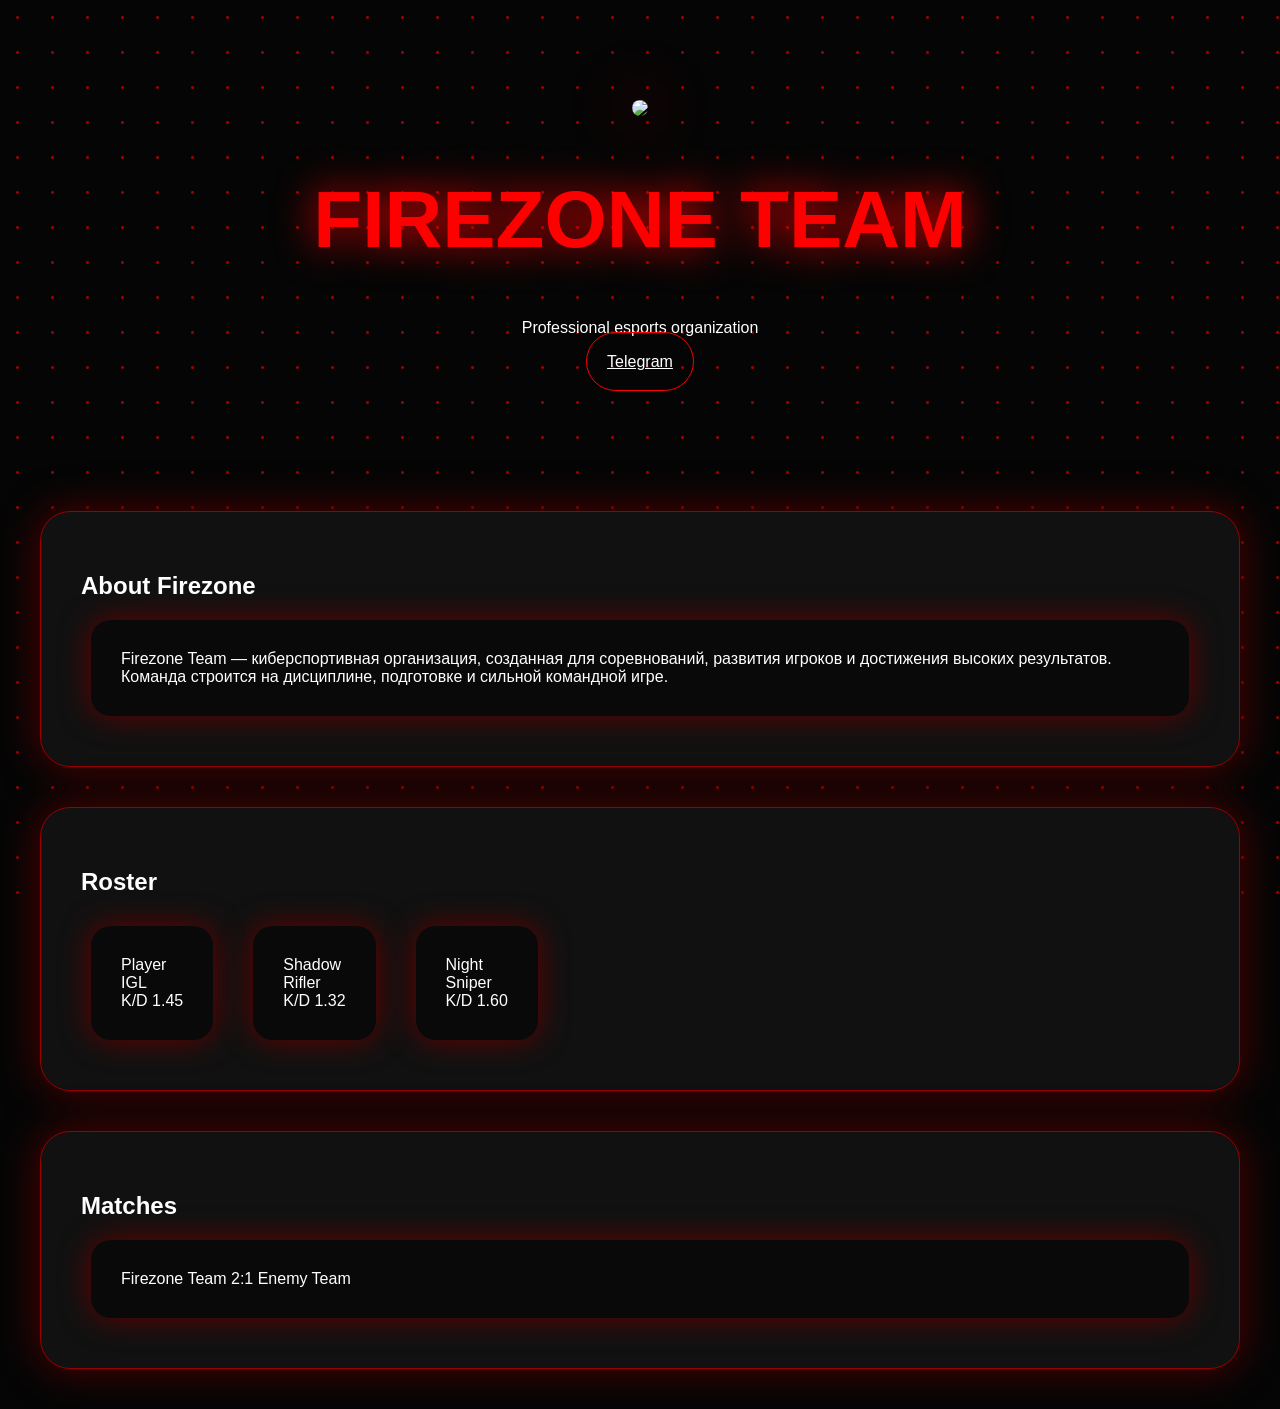
==== index.html @ 0daabb03 "Add files via upload" ====
<!DOCTYPE html>
<html>
<head>
<meta charset="UTF-8">
<title>Firezone Team</title>
<link rel="stylesheet" href="style.css">
</head>
<body>
<div class="bg"></div>
<header>
<img src="assets/logo.jpg" id="logo">
<h1>FIREZONE TEAM</h1>
<p>Professional esports organization</p>
<a href="https://t.me/Firezone_Team">Telegram</a>
</header>

<section>
<h2>About Firezone</h2>
<div class="panel">
Firezone Team — киберспортивная организация, созданная для соревнований,
развития игроков и достижения высоких результатов.
Команда строится на дисциплине, подготовке и сильной командной игре.
</div>
</section>

<section>
<h2>Roster</h2>
<div class="cards">
<div>Player<br>IGL<br>K/D 1.45</div>
<div>Shadow<br>Rifler<br>K/D 1.32</div>
<div>Night<br>Sniper<br>K/D 1.60</div>
</div>
</section>

<section>
<h2>Matches</h2>
<div class="panel">Firezone Team 2:1 Enemy Team</div>
</section>

<script>
let c=0;
logo.onclick=()=>{
c++;
if(c==7){
let p=prompt("Leader code");
if(p=="FIREZONE-LEADER-2026") location="admin/index.html";
}}
</script>
</body>
</html>
---- style.css ----
body{margin:0;background:#050505;color:white;font-family:Arial}
.bg{position:fixed;inset:0;z-index:-1;background:radial-gradient(circle,#900 1px,transparent 2px);background-size:35px 35px;animation:m 8s linear infinite}
@keyframes m{to{background-position:0 300px}}
header{text-align:center;padding:100px}
img{width:220px;border-radius:50%;box-shadow:0 0 60px red}
h1{font-size:80px;color:red;text-shadow:0 0 40px red}
a{color:white;border:1px solid red;padding:20px;border-radius:30px}
section{margin:40px;padding:40px;background:#111;border:1px solid #900;border-radius:30px;box-shadow:0 0 40px #500}
.panel,.cards div{padding:30px;background:#090909;border-radius:20px;box-shadow:0 0 30px #600;margin:10px}
.cards{display:flex;gap:20px}
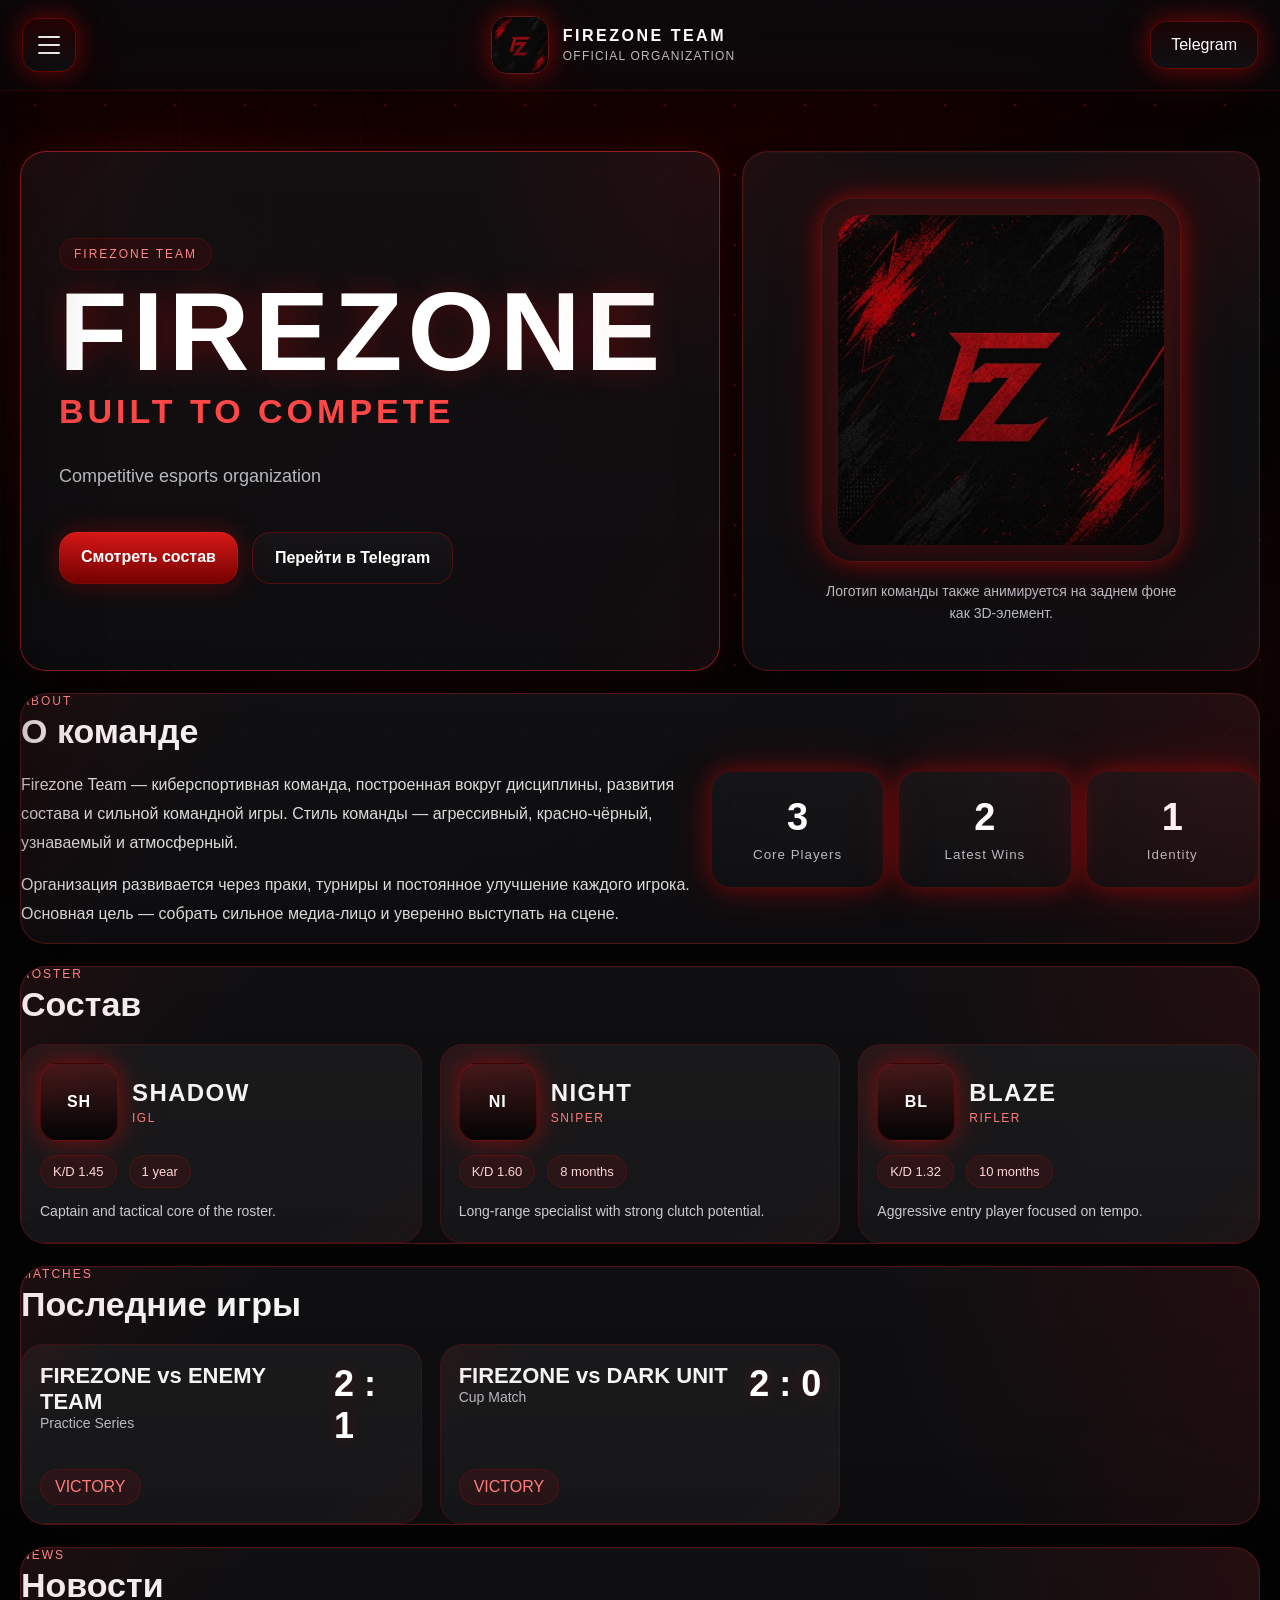
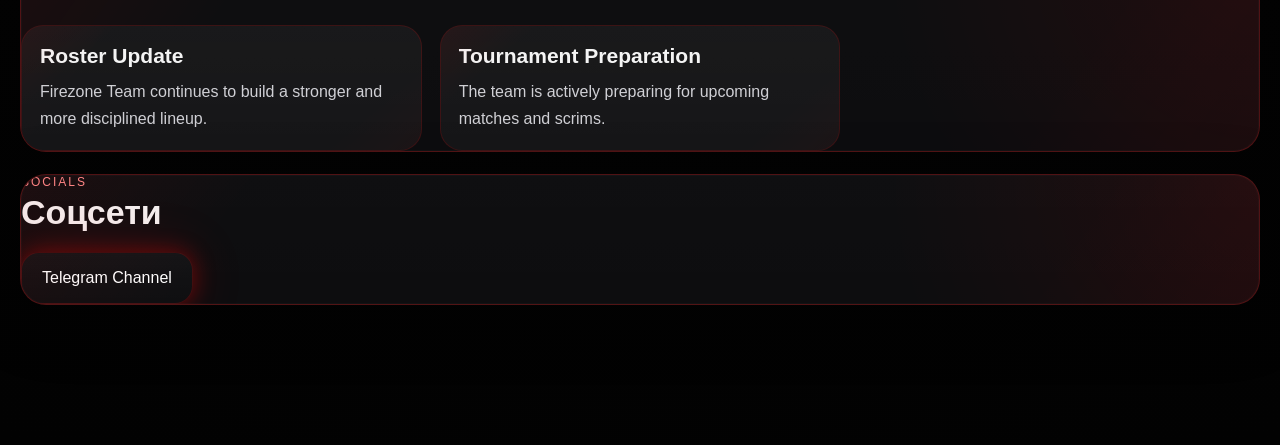
==== commit 10cb82d3: "Add files via upload" ====
--- a/index.html
+++ b/index.html
@@ -1,50 +1,124 @@
+
 <!DOCTYPE html>
-<html>
+<html lang="ru">
 <head>
-<meta charset="UTF-8">
-<title>Firezone Team</title>
-<link rel="stylesheet" href="style.css">
+  <meta charset="UTF-8">
+  <meta name="viewport" content="width=device-width,initial-scale=1.0">
+  <title>Firezone Team</title>
+  <link rel="stylesheet" href="style.css">
 </head>
 <body>
-<div class="bg"></div>
-<header>
-<img src="assets/logo.jpg" id="logo">
-<h1>FIREZONE TEAM</h1>
-<p>Professional esports organization</p>
-<a href="https://t.me/Firezone_Team">Telegram</a>
-</header>
+  <div class="ambient ambient-a"></div>
+  <div class="ambient ambient-b"></div>
+  <div class="dust-layer dust-1"></div>
+  <div class="dust-layer dust-2"></div>
+  <div class="eye-glow eye-left"></div>
+  <div class="eye-glow eye-right"></div>
 
-<section>
-<h2>About Firezone</h2>
-<div class="panel">
-Firezone Team — киберспортивная организация, созданная для соревнований,
-развития игроков и достижения высоких результатов.
-Команда строится на дисциплине, подготовке и сильной командной игре.
-</div>
-</section>
+  <div class="bg-logo bg-logo-a"></div>
+  <div class="bg-logo bg-logo-b"></div>
 
-<section>
-<h2>Roster</h2>
-<div class="cards">
-<div>Player<br>IGL<br>K/D 1.45</div>
-<div>Shadow<br>Rifler<br>K/D 1.32</div>
-<div>Night<br>Sniper<br>K/D 1.60</div>
-</div>
-</section>
+  <div class="overlay" id="overlay"></div>
 
-<section>
-<h2>Matches</h2>
-<div class="panel">Firezone Team 2:1 Enemy Team</div>
-</section>
+  <header class="topbar">
+    <button class="burger" id="burgerBtn" aria-label="menu">
+      <span></span><span></span><span></span>
+    </button>
+    <div class="brand-wrap">
+      <img src="assets/logo.jpg" alt="Firezone logo" class="brand-logo" id="secretLogo">
+      <div class="brand-text">
+        <div class="brand-name">FIREZONE TEAM</div>
+        <div class="brand-sub">Official Organization</div>
+      </div>
+    </div>
+    <a class="top-link" href="https://t.me/Firezone_Team" target="_blank" rel="noopener">Telegram</a>
+  </header>
 
-<script>
-let c=0;
-logo.onclick=()=>{
-c++;
-if(c==7){
-let p=prompt("Leader code");
-if(p=="FIREZONE-LEADER-2026") location="admin/index.html";
-}}
-</script>
+  <aside class="side-menu" id="sideMenu">
+    <div class="menu-head">FIREZONE NAVIGATION</div>
+    <a href="#hero" class="nav-link">Главная</a>
+    <a href="#about" class="nav-link">О команде</a>
+    <a href="#roster" class="nav-link">Состав</a>
+    <a href="#matches" class="nav-link">Матчи</a>
+    <a href="#news" class="nav-link">Новости</a>
+    <a href="#socials" class="nav-link">Соцсети</a>
+  </aside>
+
+  <main>
+    <section class="hero section" id="hero">
+      <div class="hero-grid">
+        <div class="hero-copy panel highlighted">
+          <div class="tiny-label">FIREZONE TEAM</div>
+          <h1>FIREZONE</h1>
+          <h2>BUILT TO COMPETE</h2>
+          <p id="heroSubtitle">Competitive esports organization</p>
+          <div class="hero-actions">
+            <a href="#roster" class="action-btn action-primary">Смотреть состав</a>
+            <a href="https://t.me/Firezone_Team" target="_blank" rel="noopener" class="action-btn action-secondary">Перейти в Telegram</a>
+          </div>
+        </div>
+        <div class="hero-emblem panel">
+          <div class="hero-logo-shell">
+            <img src="assets/logo.jpg" alt="Firezone logo">
+          </div>
+          <div class="hero-note">Логотип команды также анимируется на заднем фоне как 3D-элемент.</div>
+        </div>
+      </div>
+    </section>
+
+    <section class="section panel" id="about">
+      <div class="section-title-wrap">
+        <div class="section-kicker">ABOUT</div>
+        <h3>О команде</h3>
+      </div>
+      <div class="about-grid">
+        <div class="about-text">
+          <p>Firezone Team — киберспортивная команда, построенная вокруг дисциплины, развития состава и сильной командной игры. Стиль команды — агрессивный, красно-чёрный, узнаваемый и атмосферный.</p>
+          <p>Организация развивается через праки, турниры и постоянное улучшение каждого игрока. Основная цель — собрать сильное медиа-лицо и уверенно выступать на сцене.</p>
+        </div>
+        <div class="stat-grid">
+          <div class="stat-card"><span>3</span><small>Core Players</small></div>
+          <div class="stat-card"><span>2</span><small>Latest Wins</small></div>
+          <div class="stat-card"><span>1</span><small>Identity</small></div>
+        </div>
+      </div>
+    </section>
+
+    <section class="section panel" id="roster">
+      <div class="section-title-wrap">
+        <div class="section-kicker">ROSTER</div>
+        <h3>Состав</h3>
+      </div>
+      <div id="playersGrid" class="cards-grid"></div>
+    </section>
+
+    <section class="section panel" id="matches">
+      <div class="section-title-wrap">
+        <div class="section-kicker">MATCHES</div>
+        <h3>Последние игры</h3>
+      </div>
+      <div id="matchesGrid" class="cards-grid matches-grid"></div>
+    </section>
+
+    <section class="section panel" id="news">
+      <div class="section-title-wrap">
+        <div class="section-kicker">NEWS</div>
+        <h3>Новости</h3>
+      </div>
+      <div id="newsGrid" class="cards-grid"></div>
+    </section>
+
+    <section class="section panel socials-panel" id="socials">
+      <div class="section-title-wrap">
+        <div class="section-kicker">SOCIALS</div>
+        <h3>Соцсети</h3>
+      </div>
+      <div class="socials-row">
+        <a class="social-btn" href="https://t.me/Firezone_Team" target="_blank" rel="noopener">Telegram Channel</a>
+      </div>
+    </section>
+  </main>
+
+  <script src="script.js"></script>
 </body>
-</html>+</html>
--- a/style.css
+++ b/style.css
@@ -1,11 +1,675 @@
 
-body{margin:0;background:#050505;color:white;font-family:Arial}
-.bg{position:fixed;inset:0;z-index:-1;background:radial-gradient(circle,#900 1px,transparent 2px);background-size:35px 35px;animation:m 8s linear infinite}
-@keyframes m{to{background-position:0 300px}}
-header{text-align:center;padding:100px}
-img{width:220px;border-radius:50%;box-shadow:0 0 60px red}
-h1{font-size:80px;color:red;text-shadow:0 0 40px red}
-a{color:white;border:1px solid red;padding:20px;border-radius:30px}
-section{margin:40px;padding:40px;background:#111;border:1px solid #900;border-radius:30px;box-shadow:0 0 40px #500}
-.panel,.cards div{padding:30px;background:#090909;border-radius:20px;box-shadow:0 0 30px #600;margin:10px}
-.cards{display:flex;gap:20px}
+:root{
+  --bg:#030303;
+  --bg-soft:#0b0b0c;
+  --panel:rgba(13,13,15,.82);
+  --panel-2:rgba(19,19,22,.9);
+  --line:rgba(255,35,35,.28);
+  --line-strong:rgba(255,45,45,.55);
+  --accent:#e21a1a;
+  --accent-2:#ff4040;
+  --text:#f4f4f4;
+  --muted:#b9b9c1;
+  --glow:0 0 22px rgba(255,0,0,.35), 0 0 55px rgba(255,0,0,.16);
+  --radius:26px;
+}
+
+*{box-sizing:border-box}
+html{scroll-behavior:smooth}
+body{
+  margin:0;
+  color:var(--text);
+  font-family:Arial,Helvetica,sans-serif;
+  background:radial-gradient(circle at top, #190202 0%, #050505 35%, #020202 100%);
+  min-height:100vh;
+  overflow-x:hidden;
+}
+
+body::before{
+  content:"";
+  position:fixed;
+  inset:0;
+  background:
+    linear-gradient(145deg, rgba(255,0,0,.03), transparent 35%, transparent 65%, rgba(255,0,0,.02)),
+    repeating-linear-gradient(90deg, rgba(255,255,255,.01), rgba(255,255,255,.01) 1px, transparent 1px, transparent 90px);
+  pointer-events:none;
+  z-index:-20;
+}
+
+.ambient{
+  position:fixed;
+  border-radius:50%;
+  filter:blur(120px);
+  pointer-events:none;
+  opacity:.19;
+  z-index:-19;
+}
+.ambient-a{
+  width:420px;height:420px;
+  left:-80px;top:120px;
+  background:radial-gradient(circle, rgba(255,0,0,.95), rgba(255,0,0,0));
+  animation:floatGlowA 12s ease-in-out infinite alternate;
+}
+.ambient-b{
+  width:360px;height:360px;
+  right:-70px;bottom:80px;
+  background:radial-gradient(circle, rgba(255,25,25,.7), rgba(255,0,0,0));
+  animation:floatGlowB 16s ease-in-out infinite alternate;
+}
+
+@keyframes floatGlowA{
+  0%{transform:translate3d(0,0,0) scale(1)}
+  100%{transform:translate3d(70px,-40px,0) scale(1.2)}
+}
+@keyframes floatGlowB{
+  0%{transform:translate3d(0,0,0) scale(1)}
+  100%{transform:translate3d(-70px,30px,0) scale(1.18)}
+}
+
+.dust-layer{
+  position:fixed;
+  inset:0;
+  pointer-events:none;
+  z-index:-18;
+  opacity:.32;
+  background-image:
+    radial-gradient(circle, rgba(255,35,35,.55) 0 1px, transparent 1.7px),
+    radial-gradient(circle, rgba(255,70,70,.28) 0 1px, transparent 1.5px),
+    linear-gradient(130deg, transparent 25%, rgba(255,0,0,.06) 50%, transparent 75%);
+  background-size:70px 70px, 120px 120px, 100% 100%;
+}
+.dust-1{animation:dustMoveA 16s linear infinite}
+.dust-2{animation:dustMoveB 28s linear infinite;opacity:.18;filter:blur(.5px)}
+@keyframes dustMoveA{
+  from{transform:translateY(-40px)}
+  to{transform:translateY(420px)}
+}
+@keyframes dustMoveB{
+  from{transform:translate(-30px,-80px)}
+  to{transform:translate(45px,420px)}
+}
+
+.eye-glow{
+  position:fixed;
+  top:18vh;
+  width:120px;
+  height:36px;
+  border-radius:100px;
+  pointer-events:none;
+  background:
+    radial-gradient(ellipse at center, rgba(255,60,60,.85), rgba(255,0,0,.22) 45%, rgba(255,0,0,0));
+  filter:blur(4px);
+  z-index:-14;
+  opacity:0;
+  animation:eyesBlink 13s ease-in-out infinite;
+}
+.eye-left{right:14vw;transform:rotate(-8deg)}
+.eye-right{right:8vw;transform:rotate(10deg);animation-delay:2.6s}
+@keyframes eyesBlink{
+  0%,64%,100%{opacity:0;transform:scaleX(.4) scaleY(.1)}
+  67%,70%{opacity:.55;transform:scaleX(1) scaleY(1)}
+  73%{opacity:.22;transform:scaleX(.8) scaleY(.4)}
+}
+
+.bg-logo{
+  position:fixed;
+  width:300px;
+  height:300px;
+  pointer-events:none;
+  opacity:0;
+  z-index:-15;
+  background-image:url("assets/logo.jpg");
+  background-size:cover;
+  background-position:center;
+  mix-blend-mode:screen;
+  filter:grayscale(.2) saturate(1.1) brightness(.85) contrast(1.2) blur(.1px) drop-shadow(0 0 26px rgba(255,0,0,.35));
+  border-radius:30px;
+  transform-style:preserve-3d;
+}
+.bg-logo::after{
+  content:"";
+  position:absolute;
+  inset:-12px;
+  border:1px solid rgba(255,0,0,.12);
+  border-radius:34px;
+}
+.bg-logo-a{
+  left:5vw;
+  top:50vh;
+  animation:bgLogoSpinA 20s ease-in-out infinite;
+}
+.bg-logo-b{
+  right:8vw;
+  top:52vh;
+  animation:bgLogoSpinB 24s ease-in-out infinite;
+}
+@keyframes bgLogoSpinA{
+  0%,14%,100%{opacity:0;transform:perspective(1100px) rotateY(-90deg) rotateX(15deg) scale(.55)}
+  20%{opacity:.08}
+  28%,40%{opacity:.16;transform:perspective(1100px) rotateY(0deg) rotateX(8deg) scale(.85)}
+  54%{opacity:.09;transform:perspective(1100px) rotateY(55deg) rotateX(-8deg) scale(.78)}
+  66%{opacity:0;transform:perspective(1100px) rotateY(90deg) rotateX(18deg) scale(.55)}
+}
+@keyframes bgLogoSpinB{
+  0%,18%,100%{opacity:0;transform:perspective(1200px) rotateY(90deg) rotateX(-15deg) scale(.55)}
+  24%{opacity:.07}
+  32%,46%{opacity:.13;transform:perspective(1200px) rotateY(0deg) rotateX(-8deg) scale(.75)}
+  57%{opacity:.09;transform:perspective(1200px) rotateY(-60deg) rotateX(8deg) scale(.7)}
+  68%{opacity:0;transform:perspective(1200px) rotateY(-90deg) rotateX(-18deg) scale(.55)}
+}
+
+.overlay{
+  position:fixed;
+  inset:0;
+  background:rgba(0,0,0,.55);
+  backdrop-filter:blur(4px);
+  opacity:0;
+  pointer-events:none;
+  transition:.35s ease;
+  z-index:20;
+}
+.overlay.active{opacity:1;pointer-events:auto}
+
+.topbar{
+  position:sticky;
+  top:0;
+  z-index:30;
+  display:flex;
+  align-items:center;
+  justify-content:space-between;
+  gap:18px;
+  padding:16px 22px;
+  border-bottom:1px solid rgba(255,0,0,.14);
+  background:linear-gradient(180deg, rgba(10,10,12,.88), rgba(10,10,12,.65));
+  backdrop-filter:blur(12px);
+  box-shadow:0 10px 30px rgba(0,0,0,.22);
+}
+.brand-wrap{
+  display:flex;
+  align-items:center;
+  gap:14px;
+}
+.brand-logo{
+  width:58px;height:58px;
+  object-fit:cover;
+  border-radius:16px;
+  box-shadow:var(--glow);
+  border:1px solid rgba(255,60,60,.35);
+  cursor:pointer;
+  transition:transform .25s ease, box-shadow .25s ease;
+}
+.brand-logo:hover{transform:translateY(-2px) scale(1.02)}
+.brand-text{display:flex;flex-direction:column;gap:4px}
+.brand-name{
+  font-weight:800;
+  letter-spacing:2.5px;
+  color:#fff;
+}
+.brand-sub{
+  font-size:12px;
+  letter-spacing:1.2px;
+  text-transform:uppercase;
+  color:var(--muted);
+}
+
+.burger{
+  width:54px;height:54px;
+  border-radius:16px;
+  border:1px solid rgba(255,0,0,.35);
+  background:linear-gradient(180deg, rgba(54,0,0,.65), rgba(16,16,18,.95));
+  box-shadow:var(--glow);
+  display:flex;
+  flex-direction:column;
+  justify-content:center;
+  align-items:center;
+  gap:6px;
+  cursor:pointer;
+  transition:transform .25s ease, box-shadow .25s ease;
+}
+.burger:hover{transform:translateY(-2px) scale(1.02)}
+.burger span{
+  display:block;
+  width:22px;height:2px;
+  background:#f5f5f5;
+  border-radius:10px;
+}
+
+.top-link{
+  text-decoration:none;
+  color:#fff;
+  padding:14px 20px;
+  border-radius:16px;
+  border:1px solid rgba(255,0,0,.3);
+  background:linear-gradient(180deg, rgba(48,0,0,.45), rgba(17,17,20,.9));
+  box-shadow:var(--glow);
+  transition:transform .25s ease, filter .25s ease;
+}
+.top-link:hover{transform:translateY(-2px);filter:brightness(1.08)}
+
+.side-menu{
+  position:fixed;
+  top:0;left:-340px;
+  width:320px;
+  height:100vh;
+  z-index:31;
+  padding:24px 20px 40px;
+  background:linear-gradient(180deg, rgba(10,10,12,.98), rgba(7,7,8,.98));
+  border-right:1px solid rgba(255,0,0,.18);
+  box-shadow:30px 0 80px rgba(0,0,0,.4);
+  transition:left .38s ease;
+}
+.side-menu.open{left:0}
+.menu-head{
+  padding:20px 14px 24px;
+  font-size:13px;
+  letter-spacing:2px;
+  color:var(--muted);
+  text-transform:uppercase;
+}
+.nav-link{
+  display:block;
+  text-decoration:none;
+  color:#fff;
+  margin:8px 0;
+  padding:16px 16px;
+  border-radius:18px;
+  border:1px solid transparent;
+  background:linear-gradient(180deg, rgba(255,255,255,.02), rgba(255,255,255,.01));
+  transition:.22s ease;
+}
+.nav-link:hover{
+  border-color:rgba(255,0,0,.35);
+  box-shadow:var(--glow);
+  transform:translateX(4px);
+}
+
+main{padding:20px 18px 60px}
+.section{
+  width:min(1240px, 100%);
+  margin:22px auto;
+}
+.panel{
+  position:relative;
+  border:1px solid var(--line);
+  background:
+    linear-gradient(180deg, rgba(255,255,255,.02), rgba(255,255,255,.01)),
+    var(--panel);
+  border-radius:var(--radius);
+  box-shadow:
+    0 14px 60px rgba(0,0,0,.34),
+    0 0 0 1px rgba(255,255,255,.02) inset;
+  overflow:hidden;
+}
+.panel::before{
+  content:"";
+  position:absolute;
+  inset:0;
+  background:
+    linear-gradient(125deg, rgba(255,0,0,.06), transparent 18%, transparent 82%, rgba(255,0,0,.03)),
+    radial-gradient(circle at top right, rgba(255,0,0,.08), transparent 30%);
+  pointer-events:none;
+}
+.highlighted{
+  border-color:var(--line-strong);
+  box-shadow:
+    0 16px 70px rgba(0,0,0,.36),
+    0 0 35px rgba(255,0,0,.12);
+}
+
+.hero{
+  padding-top:18px;
+}
+.hero-grid{
+  display:grid;
+  grid-template-columns:1.15fr .85fr;
+  gap:22px;
+}
+.hero-copy{
+  padding:40px 38px;
+  min-height:520px;
+  display:flex;
+  flex-direction:column;
+  justify-content:center;
+}
+.hero-copy h1{
+  margin:8px 0 6px;
+  font-size:clamp(56px,9vw,112px);
+  line-height:.96;
+  letter-spacing:5px;
+  color:#fff;
+  text-shadow:0 0 30px rgba(255,0,0,.28);
+}
+.hero-copy h2{
+  margin:0 0 12px;
+  font-size:clamp(20px,3vw,34px);
+  letter-spacing:4px;
+  color:#ff4747;
+}
+.hero-copy p{
+  color:var(--muted);
+  font-size:18px;
+  line-height:1.7;
+  max-width:690px;
+}
+.tiny-label{
+  display:inline-flex;
+  width:max-content;
+  padding:8px 14px;
+  border-radius:999px;
+  background:rgba(255,0,0,.08);
+  border:1px solid rgba(255,0,0,.16);
+  font-size:12px;
+  letter-spacing:2px;
+  text-transform:uppercase;
+  color:#ff8787;
+}
+
+.hero-actions{
+  display:flex;
+  gap:14px;
+  flex-wrap:wrap;
+  margin-top:22px;
+}
+.action-btn{
+  text-decoration:none;
+  color:#fff;
+  padding:16px 22px;
+  border-radius:18px;
+  font-weight:700;
+  transition:.22s ease;
+}
+.action-primary{
+  background:linear-gradient(180deg, rgba(230,25,25,.94), rgba(120,0,0,.96));
+  box-shadow:0 0 0 1px rgba(255,255,255,.04) inset, 0 0 26px rgba(255,0,0,.28);
+}
+.action-primary:hover{
+  transform:translateY(-2px);
+  box-shadow:0 0 0 1px rgba(255,255,255,.06) inset, 0 0 44px rgba(255,0,0,.38);
+}
+.action-secondary{
+  border:1px solid rgba(255,0,0,.26);
+  background:linear-gradient(180deg, rgba(255,255,255,.03), rgba(255,255,255,.01));
+}
+.action-secondary:hover{
+  transform:translateY(-2px);
+  box-shadow:var(--glow);
+}
+
+.hero-emblem{
+  padding:24px;
+  min-height:520px;
+  display:flex;
+  flex-direction:column;
+  justify-content:center;
+  align-items:center;
+}
+.hero-logo-shell{
+  position:relative;
+  width:min(360px, 100%);
+  aspect-ratio:1/1;
+  border-radius:32px;
+  padding:16px;
+  background:linear-gradient(180deg, rgba(255,35,35,.07), rgba(255,35,35,.02));
+  border:1px solid rgba(255,0,0,.18);
+  box-shadow:var(--glow);
+}
+.hero-logo-shell::before{
+  content:"";
+  position:absolute;
+  inset:-1px;
+  border-radius:inherit;
+  border:1px solid rgba(255,255,255,.03);
+}
+.hero-logo-shell img{
+  width:100%;
+  height:100%;
+  object-fit:cover;
+  border-radius:24px;
+  box-shadow:0 0 38px rgba(255,0,0,.24);
+}
+.hero-note{
+  margin-top:18px;
+  max-width:360px;
+  text-align:center;
+  color:var(--muted);
+  line-height:1.6;
+  font-size:14px;
+}
+
+.section-title-wrap{
+  margin-bottom:20px;
+}
+.section-kicker{
+  font-size:12px;
+  color:#ff8b8b;
+  letter-spacing:2px;
+  margin-bottom:4px;
+}
+h3{
+  margin:0;
+  font-size:34px;
+}
+
+.about-grid{
+  display:grid;
+  grid-template-columns:1.1fr .9fr;
+  gap:20px;
+}
+.about-text p{
+  margin:0 0 14px;
+  color:#dadada;
+  line-height:1.8;
+}
+.stat-grid{
+  display:grid;
+  grid-template-columns:repeat(3,1fr);
+  gap:14px;
+  align-self:start;
+}
+.stat-card{
+  padding:24px 16px;
+  border-radius:20px;
+  background:linear-gradient(180deg, rgba(255,255,255,.03), rgba(255,255,255,.01));
+  border:1px solid rgba(255,0,0,.16);
+  text-align:center;
+  box-shadow:var(--glow);
+}
+.stat-card span{
+  display:block;
+  font-size:38px;
+  font-weight:800;
+  color:#fff;
+  margin-bottom:6px;
+}
+.stat-card small{
+  color:var(--muted);
+  letter-spacing:1px;
+}
+
+.cards-grid{
+  display:grid;
+  grid-template-columns:repeat(3,minmax(0,1fr));
+  gap:18px;
+}
+.player-card,
+.match-card,
+.news-card{
+  position:relative;
+  padding:18px;
+  border-radius:22px;
+  background:
+    linear-gradient(180deg, rgba(255,255,255,.03), rgba(255,255,255,.015)),
+    var(--panel-2);
+  border:1px solid rgba(255,0,0,.16);
+  overflow:hidden;
+  transition:transform .22s ease, box-shadow .22s ease, border-color .22s ease;
+}
+.player-card:hover,
+.match-card:hover,
+.news-card:hover{
+  transform:translateY(-4px);
+  border-color:rgba(255,0,0,.32);
+  box-shadow:0 18px 45px rgba(0,0,0,.3), 0 0 35px rgba(255,0,0,.12);
+}
+.player-card::before,
+.match-card::before,
+.news-card::before{
+  content:"";
+  position:absolute;
+  inset:0;
+  background:linear-gradient(140deg, rgba(255,0,0,.06), transparent 18%, transparent 82%, rgba(255,0,0,.03));
+  pointer-events:none;
+}
+
+.player-visual{
+  display:flex;
+  align-items:center;
+  gap:14px;
+  margin-bottom:14px;
+}
+.avatar{
+  width:78px;
+  height:78px;
+  border-radius:18px;
+  object-fit:cover;
+  border:1px solid rgba(255,0,0,.22);
+  background:linear-gradient(180deg, rgba(255,25,25,.18), rgba(0,0,0,.85));
+  box-shadow:var(--glow);
+}
+.avatar-placeholder{
+  display:flex;
+  align-items:center;
+  justify-content:center;
+  font-weight:800;
+  letter-spacing:1px;
+  color:#fff;
+}
+.player-name{
+  font-size:24px;
+  font-weight:800;
+  letter-spacing:1.4px;
+}
+.player-role{
+  color:#ff7b7b;
+  letter-spacing:1.5px;
+  font-size:12px;
+  text-transform:uppercase;
+  margin-top:4px;
+}
+.player-meta{
+  display:flex;
+  gap:12px;
+  flex-wrap:wrap;
+  margin:12px 0;
+}
+.meta-pill{
+  padding:8px 12px;
+  border-radius:999px;
+  background:rgba(255,0,0,.08);
+  border:1px solid rgba(255,0,0,.16);
+  color:#ffd6d6;
+  font-size:13px;
+}
+.player-history{
+  color:#cbcbcf;
+  line-height:1.7;
+  font-size:14px;
+}
+
+.match-card{
+  min-height:180px;
+  display:flex;
+  flex-direction:column;
+  justify-content:space-between;
+}
+.match-top{
+  display:flex;
+  justify-content:space-between;
+  align-items:flex-start;
+  gap:14px;
+}
+.match-title{
+  font-size:22px;
+  font-weight:800;
+}
+.match-score{
+  font-size:36px;
+  font-weight:900;
+  color:#fff;
+  text-shadow:0 0 18px rgba(255,0,0,.22);
+}
+.match-result{
+  display:inline-flex;
+  padding:8px 14px;
+  border-radius:999px;
+  background:rgba(255,0,0,.08);
+  border:1px solid rgba(255,0,0,.16);
+  color:#ff7c7c;
+  width:max-content;
+}
+.match-event{
+  color:var(--muted);
+  font-size:14px;
+}
+
+.news-card h4{
+  margin:0 0 10px;
+  font-size:21px;
+}
+.news-card p{
+  margin:0;
+  color:#d0d0d5;
+  line-height:1.7;
+}
+
+.socials-panel{
+  margin-bottom:80px;
+}
+.socials-row{
+  display:flex;
+  flex-wrap:wrap;
+  gap:16px;
+}
+.social-btn{
+  text-decoration:none;
+  color:#fff;
+  padding:16px 20px;
+  border-radius:18px;
+  border:1px solid rgba(255,0,0,.2);
+  background:linear-gradient(180deg, rgba(255,255,255,.03), rgba(255,255,255,.01));
+  box-shadow:var(--glow);
+  transition:.22s ease;
+}
+.social-btn:hover{
+  transform:translateY(-2px);
+  box-shadow:0 0 35px rgba(255,0,0,.22);
+}
+
+@media (max-width: 980px){
+  .hero-grid,
+  .about-grid,
+  .cards-grid{
+    grid-template-columns:1fr;
+  }
+  .hero-copy,
+  .hero-emblem{min-height:auto}
+  .stat-grid{
+    grid-template-columns:repeat(3,1fr);
+  }
+}
+@media (max-width: 720px){
+  .top-link{display:none}
+  .topbar{padding:14px 14px}
+  .brand-name{font-size:14px}
+  .brand-sub{font-size:11px}
+  .brand-logo{width:52px;height:52px}
+  .burger{width:50px;height:50px}
+  h3{font-size:28px}
+  .hero-copy{padding:30px 22px}
+  .panel{border-radius:22px}
+  .section{margin:16px auto}
+  main{padding:12px}
+  .stat-grid{
+    grid-template-columns:1fr;
+  }
+}
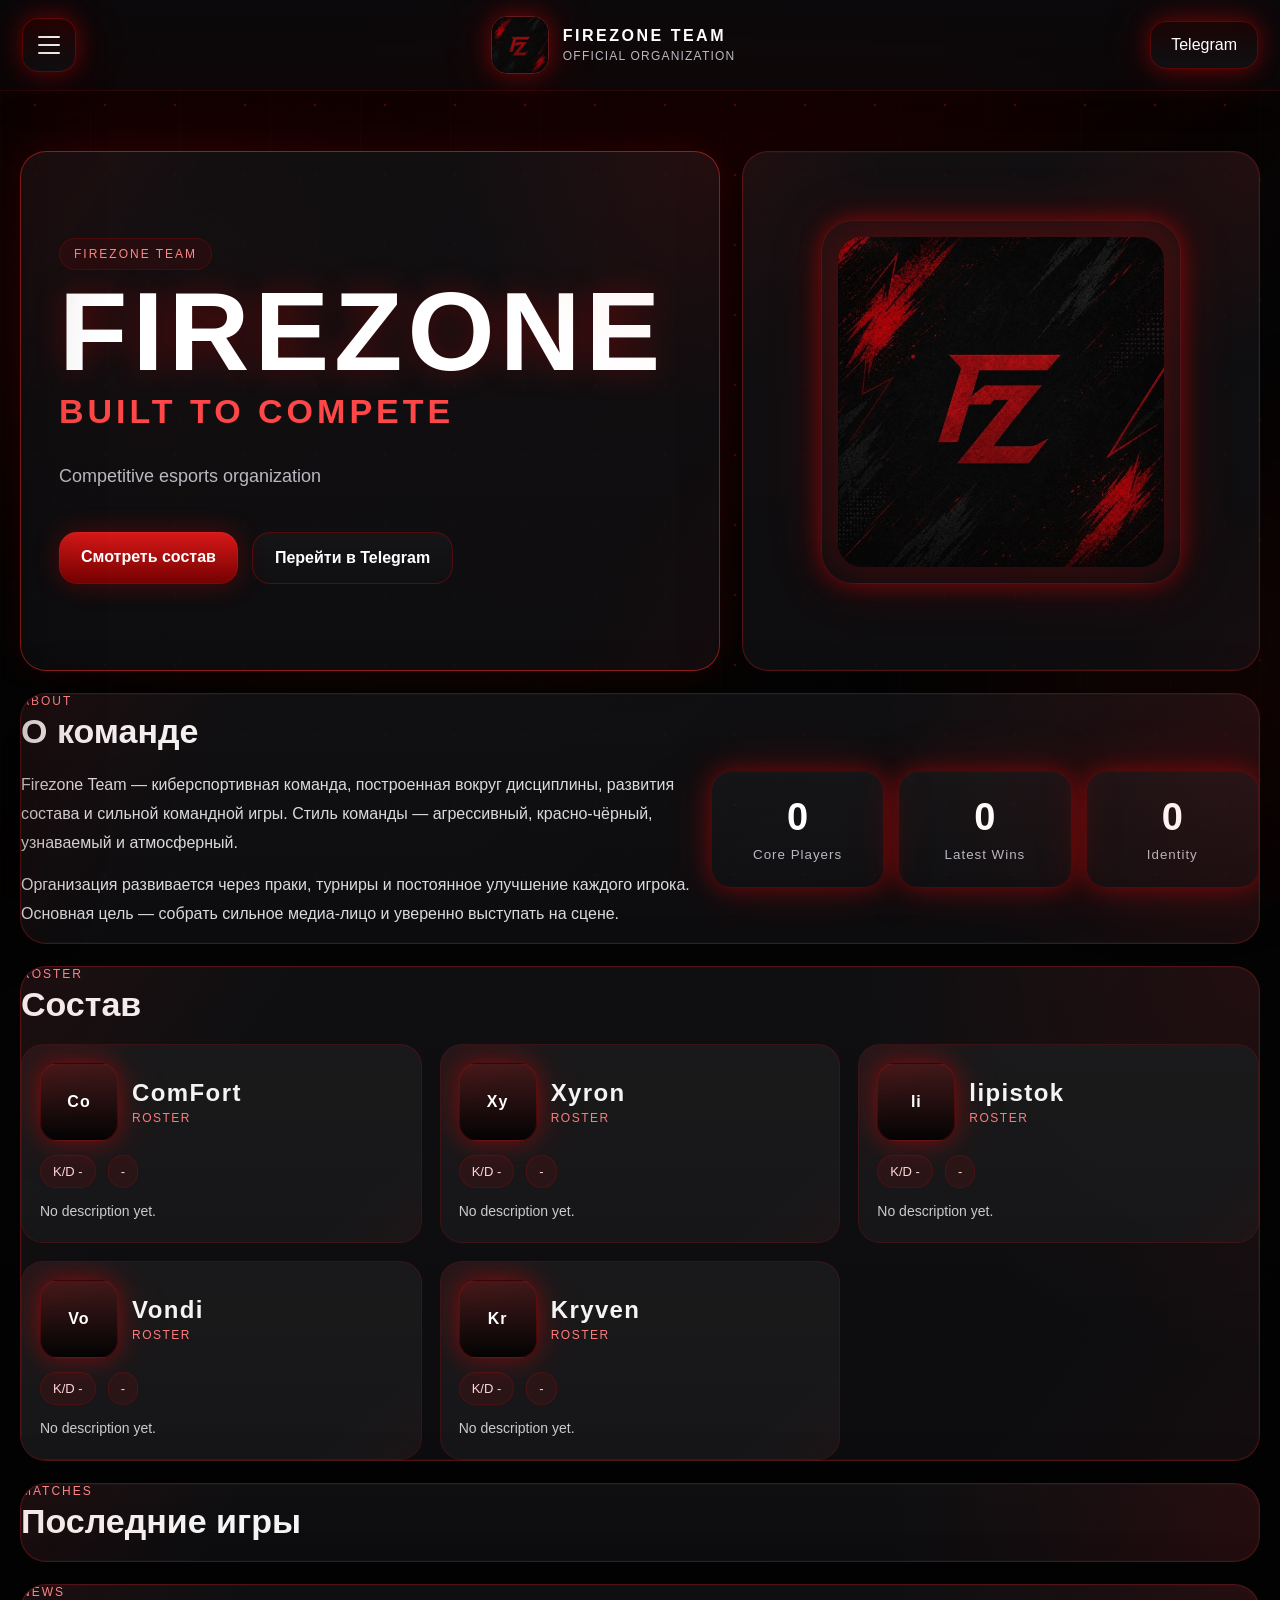
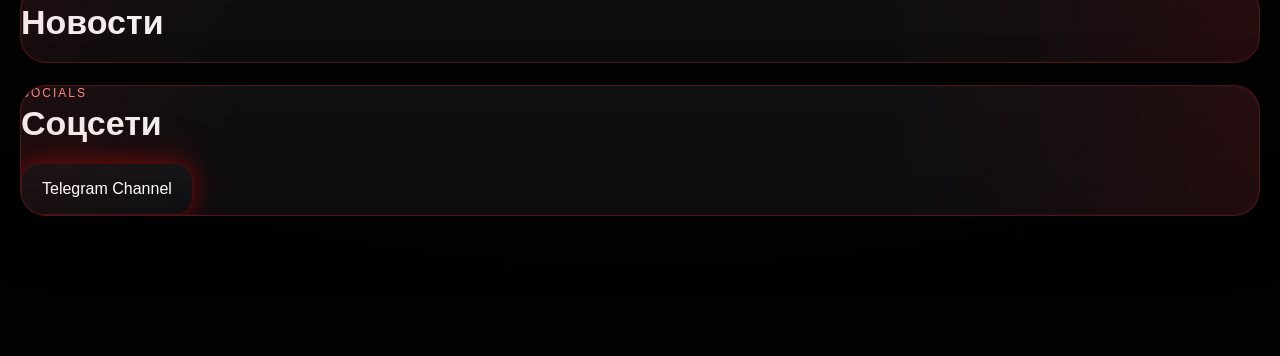
==== commit 4a87187a: "Add files via upload" ====
--- a/index.html
+++ b/index.html
@@ -51,7 +51,7 @@
           <div class="tiny-label">FIREZONE TEAM</div>
           <h1>FIREZONE</h1>
           <h2>BUILT TO COMPETE</h2>
-          <p id="heroSubtitle">Competitive esports organization</p>
+          <p id="heroSubtitle">Добро пожаловать!</p>
           <div class="hero-actions">
             <a href="#roster" class="action-btn action-primary">Смотреть состав</a>
             <a href="https://t.me/Firezone_Team" target="_blank" rel="noopener" class="action-btn action-secondary">Перейти в Telegram</a>
@@ -61,7 +61,7 @@
           <div class="hero-logo-shell">
             <img src="assets/logo.jpg" alt="Firezone logo">
           </div>
-          <div class="hero-note">Логотип команды также анимируется на заднем фоне как 3D-элемент.</div>
+          <div class="hero-note"></div>
         </div>
       </div>
     </section>
@@ -77,9 +77,9 @@
           <p>Организация развивается через праки, турниры и постоянное улучшение каждого игрока. Основная цель — собрать сильное медиа-лицо и уверенно выступать на сцене.</p>
         </div>
         <div class="stat-grid">
-          <div class="stat-card"><span>3</span><small>Core Players</small></div>
-          <div class="stat-card"><span>2</span><small>Latest Wins</small></div>
-          <div class="stat-card"><span>1</span><small>Identity</small></div>
+          <div class="stat-card"><span>0</span><small>Core Players</small></div>
+          <div class="stat-card"><span>0</span><small>Latest Wins</small></div>
+          <div class="stat-card"><span>0</span><small>Identity</small></div>
         </div>
       </div>
     </section>
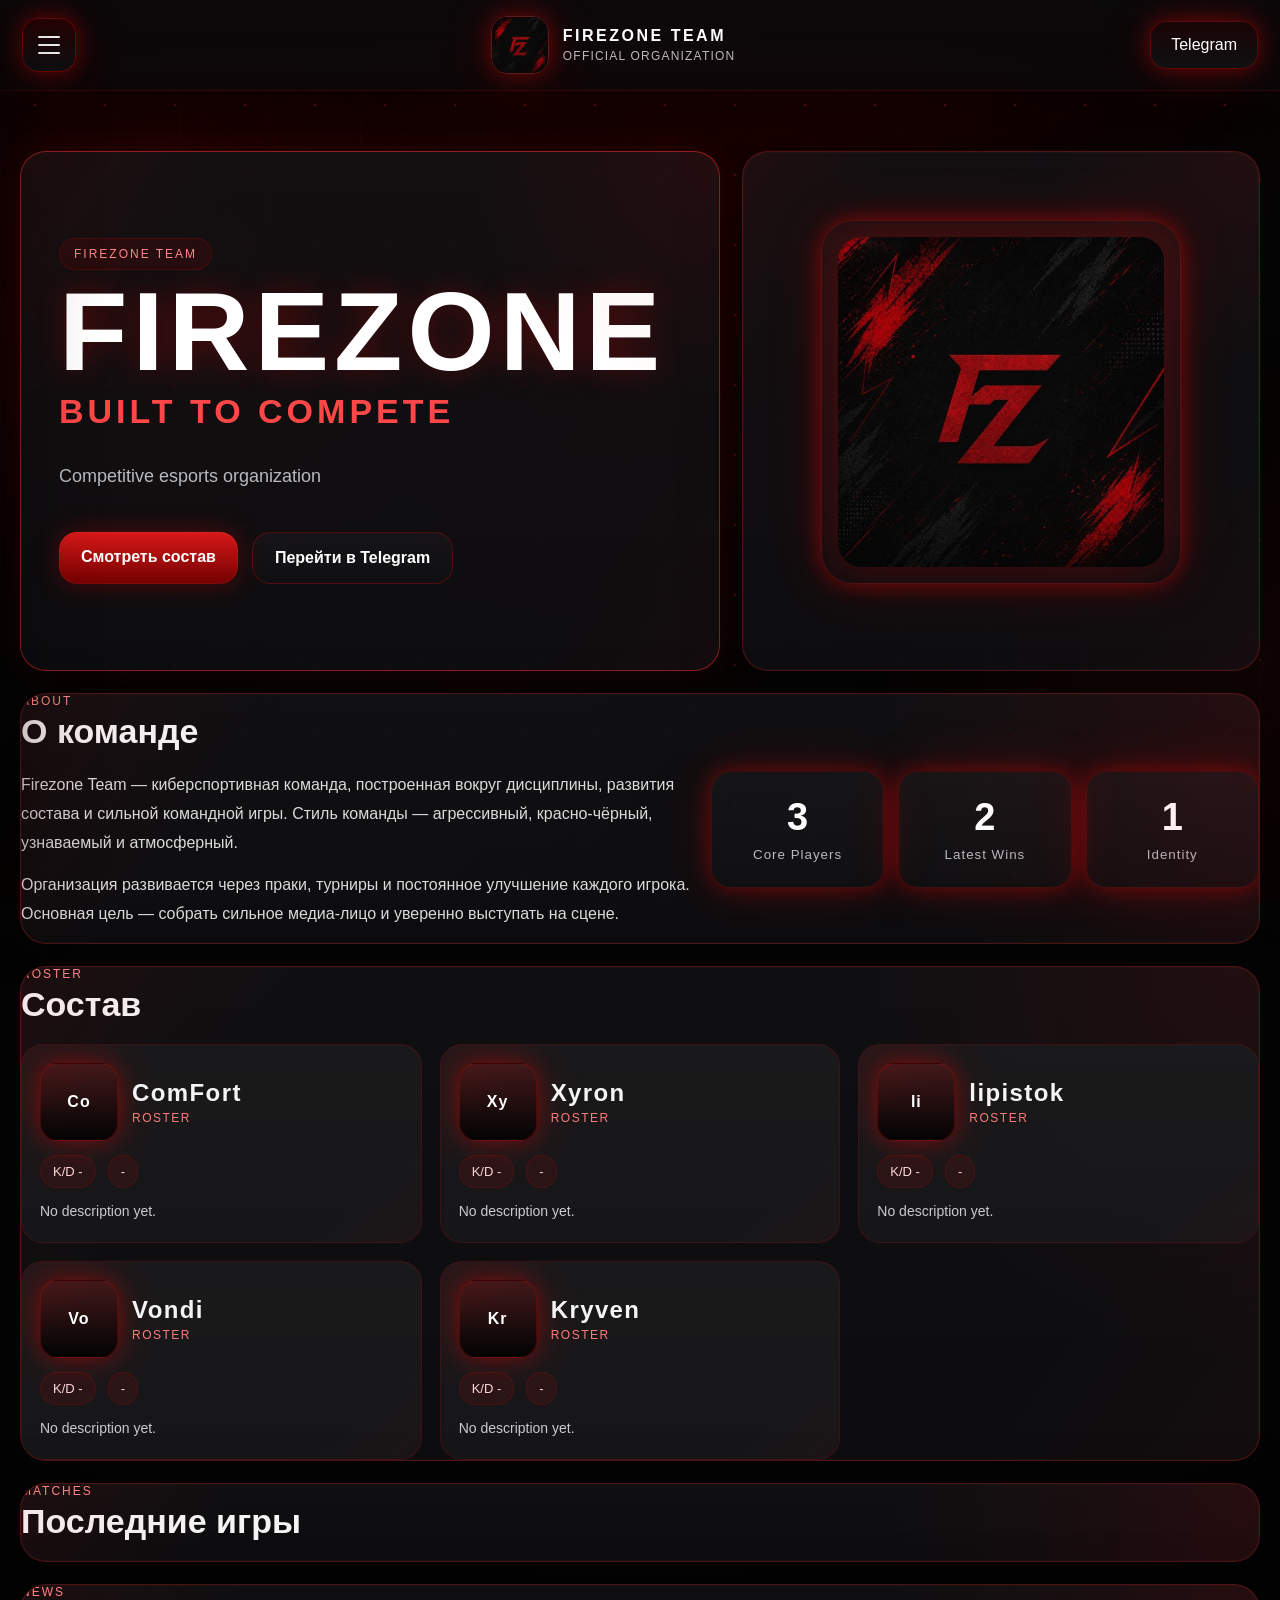
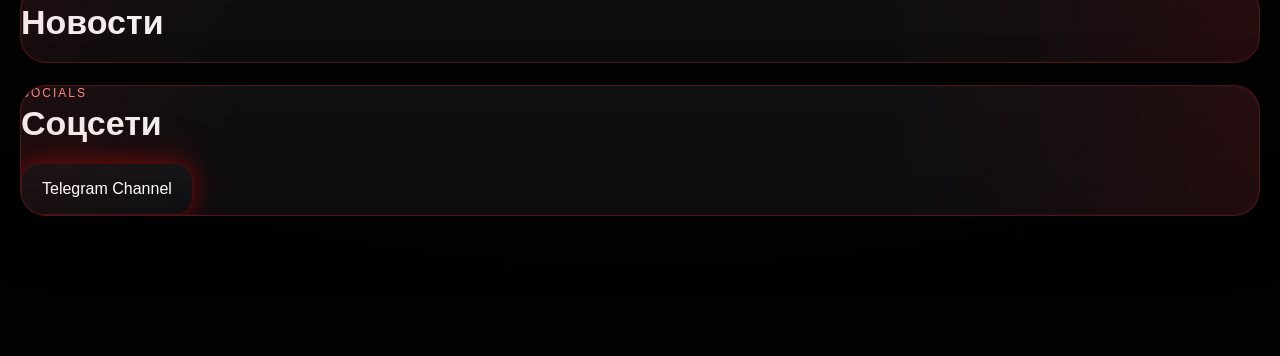
==== commit 6fd510e8: "Add files via upload" ====
--- a/index.html
+++ b/index.html
@@ -51,7 +51,7 @@
           <div class="tiny-label">FIREZONE TEAM</div>
           <h1>FIREZONE</h1>
           <h2>BUILT TO COMPETE</h2>
-          <p id="heroSubtitle">Добро пожаловать!</p>
+          <p id="heroSubtitle">Competitive esports organization</p>
           <div class="hero-actions">
             <a href="#roster" class="action-btn action-primary">Смотреть состав</a>
             <a href="https://t.me/Firezone_Team" target="_blank" rel="noopener" class="action-btn action-secondary">Перейти в Telegram</a>
@@ -77,9 +77,9 @@
           <p>Организация развивается через праки, турниры и постоянное улучшение каждого игрока. Основная цель — собрать сильное медиа-лицо и уверенно выступать на сцене.</p>
         </div>
         <div class="stat-grid">
-          <div class="stat-card"><span>0</span><small>Core Players</small></div>
-          <div class="stat-card"><span>0</span><small>Latest Wins</small></div>
-          <div class="stat-card"><span>0</span><small>Identity</small></div>
+          <div class="stat-card"><span>3</span><small>Core Players</small></div>
+          <div class="stat-card"><span>2</span><small>Latest Wins</small></div>
+          <div class="stat-card"><span>1</span><small>Identity</small></div>
         </div>
       </div>
     </section>
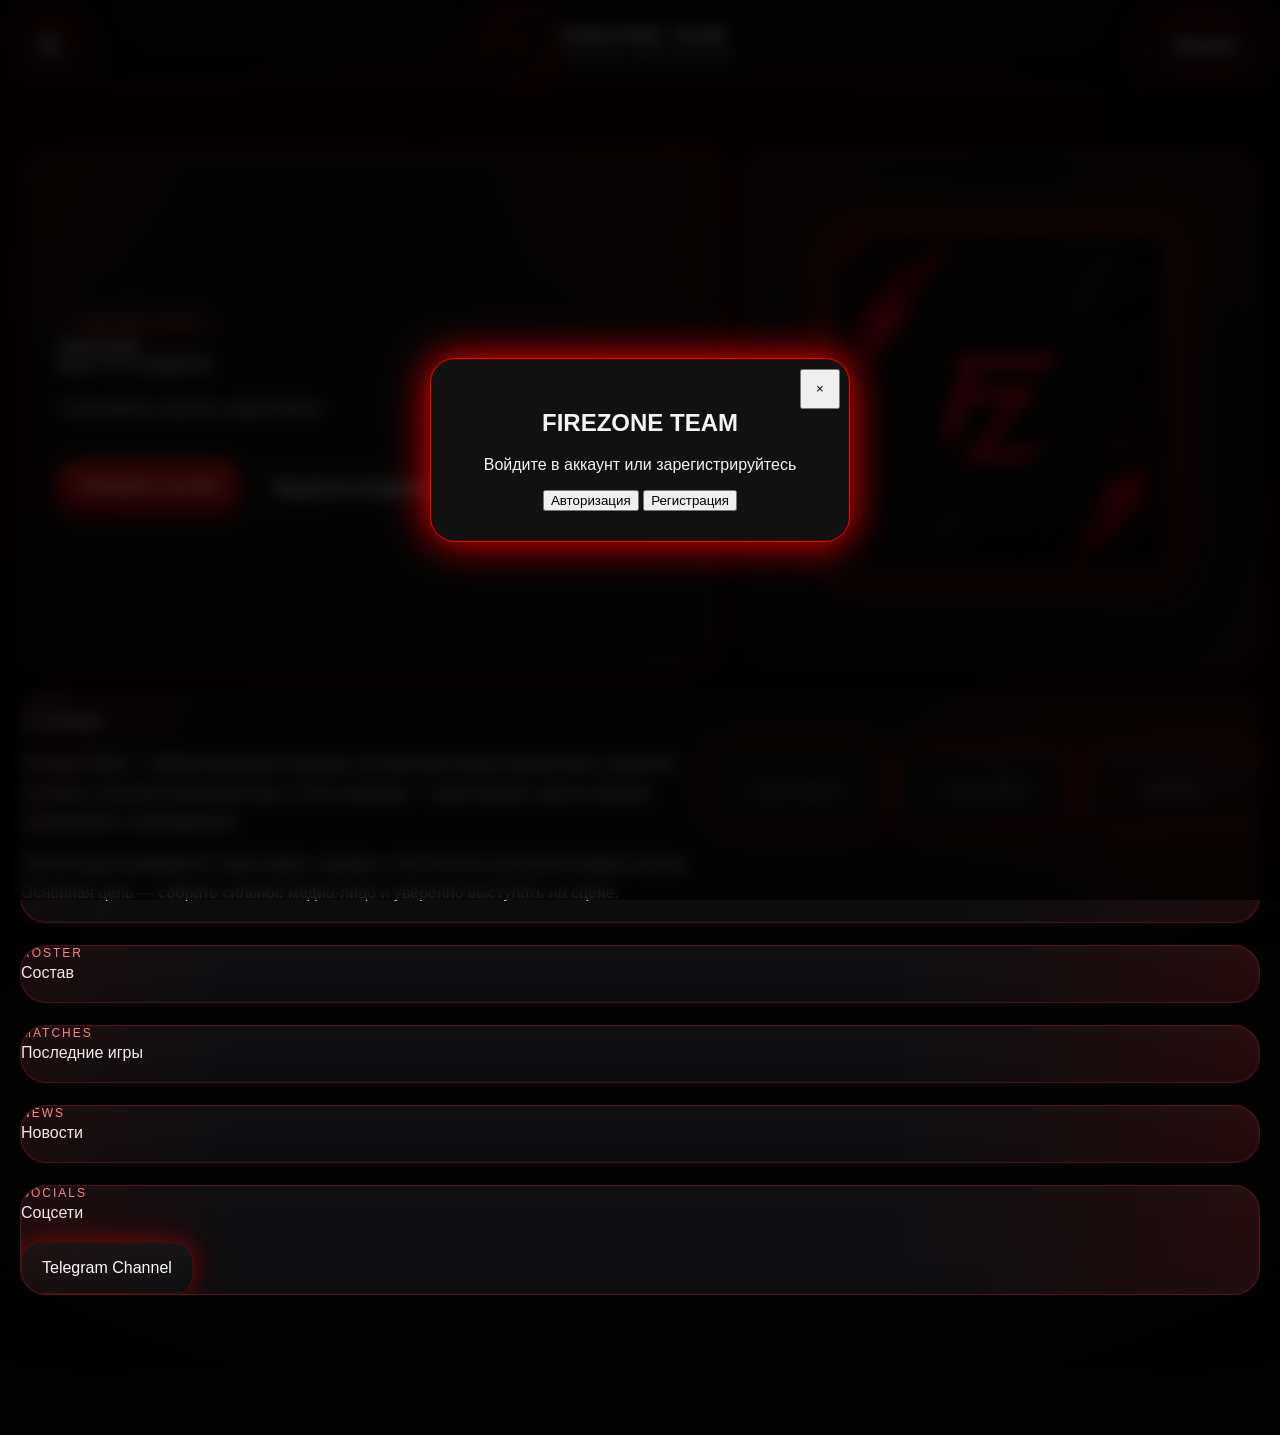
==== commit c71d2ebc: "Add files via upload" ====
--- a/index.html
+++ b/index.html
@@ -3,15 +3,15 @@
 <html lang="ru">
 <head>
   <meta charset="UTF-8">
-  <meta name="viewport" content="width=device-width,initial-scale=1.0">
+  <meta name="viewport" content="width=device-width,initial-scale=.0">
   <title>Firezone Team</title>
   <link rel="stylesheet" href="style.css">
 </head>
 <body>
   <div class="ambient ambient-a"></div>
   <div class="ambient ambient-b"></div>
-  <div class="dust-layer dust-1"></div>
-  <div class="dust-layer dust-2"></div>
+  <div class="dust-layer dust-"></div>
+  <div class="dust-layer dust-"></div>
   <div class="eye-glow eye-left"></div>
   <div class="eye-glow eye-right"></div>
 
@@ -49,8 +49,8 @@
       <div class="hero-grid">
         <div class="hero-copy panel highlighted">
           <div class="tiny-label">FIREZONE TEAM</div>
-          <h1>FIREZONE</h1>
-          <h2>BUILT TO COMPETE</h2>
+          <h>FIREZONE</h>
+          <h>BUILT TO COMPETE</h>
           <p id="heroSubtitle">Competitive esports organization</p>
           <div class="hero-actions">
             <a href="#roster" class="action-btn action-primary">Смотреть состав</a>
@@ -69,7 +69,7 @@
     <section class="section panel" id="about">
       <div class="section-title-wrap">
         <div class="section-kicker">ABOUT</div>
-        <h3>О команде</h3>
+        <h>О команде</h>
       </div>
       <div class="about-grid">
         <div class="about-text">
@@ -77,9 +77,9 @@
           <p>Организация развивается через праки, турниры и постоянное улучшение каждого игрока. Основная цель — собрать сильное медиа-лицо и уверенно выступать на сцене.</p>
         </div>
         <div class="stat-grid">
-          <div class="stat-card"><span>3</span><small>Core Players</small></div>
-          <div class="stat-card"><span>2</span><small>Latest Wins</small></div>
-          <div class="stat-card"><span>1</span><small>Identity</small></div>
+          <div class="stat-card"><span></span><small>Core Players</small></div>
+          <div class="stat-card"><span></span><small>Latest Wins</small></div>
+          <div class="stat-card"><span></span><small>Identity</small></div>
         </div>
       </div>
     </section>
@@ -87,7 +87,7 @@
     <section class="section panel" id="roster">
       <div class="section-title-wrap">
         <div class="section-kicker">ROSTER</div>
-        <h3>Состав</h3>
+        <h>Состав</h>
       </div>
       <div id="playersGrid" class="cards-grid"></div>
     </section>
@@ -95,7 +95,7 @@
     <section class="section panel" id="matches">
       <div class="section-title-wrap">
         <div class="section-kicker">MATCHES</div>
-        <h3>Последние игры</h3>
+        <h>Последние игры</h>
       </div>
       <div id="matchesGrid" class="cards-grid matches-grid"></div>
     </section>
@@ -103,7 +103,7 @@
     <section class="section panel" id="news">
       <div class="section-title-wrap">
         <div class="section-kicker">NEWS</div>
-        <h3>Новости</h3>
+        <h>Новости</h>
       </div>
       <div id="newsGrid" class="cards-grid"></div>
     </section>
@@ -111,7 +111,7 @@
     <section class="section panel socials-panel" id="socials">
       <div class="section-title-wrap">
         <div class="section-kicker">SOCIALS</div>
-        <h3>Соцсети</h3>
+        <h>Соцсети</h>
       </div>
       <div class="socials-row">
         <a class="social-btn" href="https://t.me/Firezone_Team" target="_blank" rel="noopener">Telegram Channel</a>
--- a/style.css
+++ b/style.css
@@ -673,3 +673,19 @@
     grid-template-columns:1fr;
   }
 }
+
+
+.auth-popup{
+ position:fixed;inset:0;background:rgba(0,0,0,.75);
+ display:flex;align-items:center;justify-content:center;z-index:9999;
+ backdrop-filter:blur(8px)
+}
+.auth-window{
+ width:min(420px,90%);
+ padding:30px;background:#111;border:1px solid red;
+ border-radius:25px;box-shadow:0 0 40px red;text-align:center
+}
+.auth-close{
+ position:absolute;margin-left:160px;margin-top:-20px;
+ width:40px;height:40px
+}
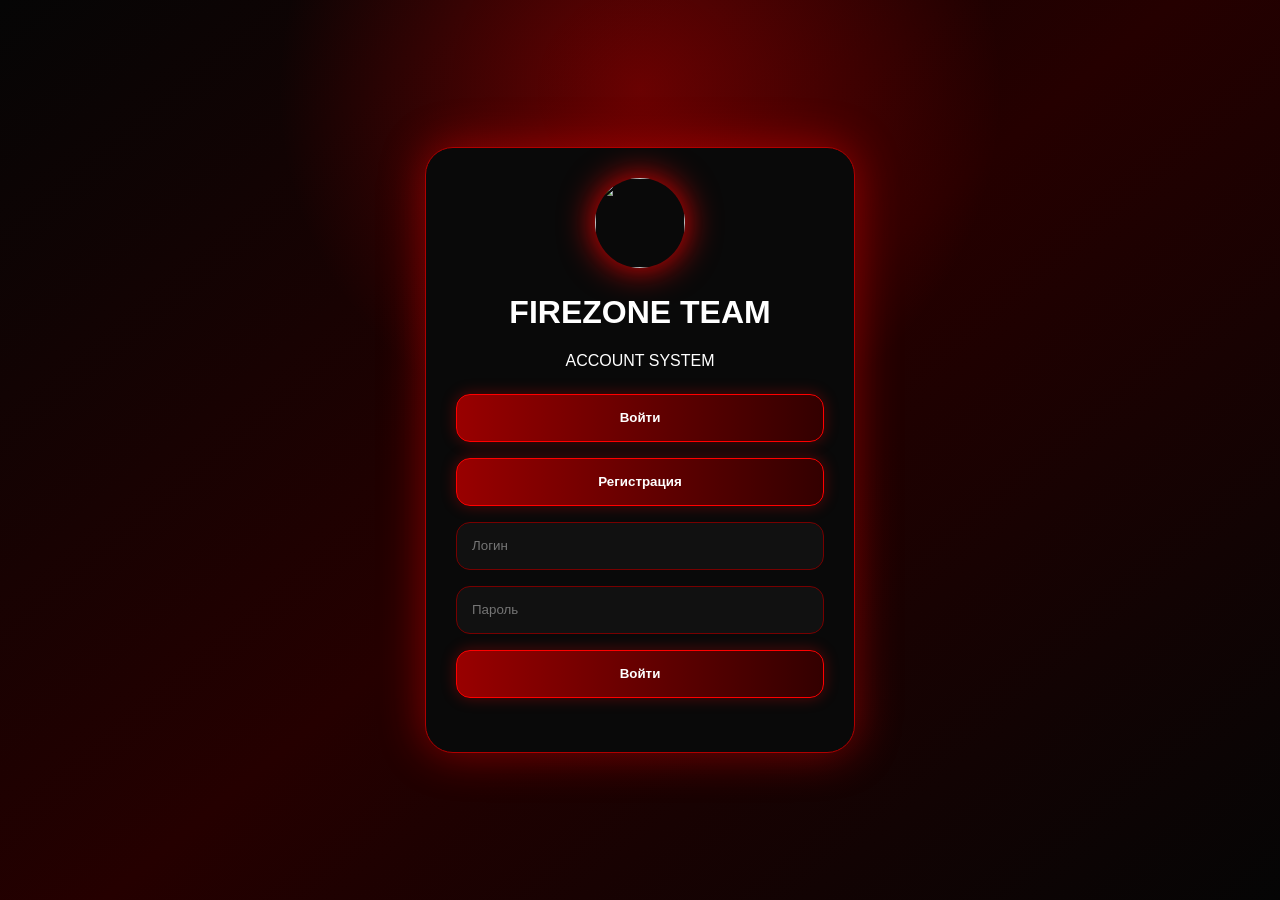
==== commit d2e5289f: "Add files via upload" ====
--- a/index.html
+++ b/index.html
@@ -1,124 +1,40 @@
 
-<!DOCTYPE html>
+<!doctype html>
 <html lang="ru">
 <head>
-  <meta charset="UTF-8">
-  <meta name="viewport" content="width=device-width,initial-scale=.0">
-  <title>Firezone Team</title>
-  <link rel="stylesheet" href="style.css">
+<meta charset="UTF-8">
+<title>Firezone Account</title>
+<link rel="stylesheet" href="auth.css">
 </head>
 <body>
-  <div class="ambient ambient-a"></div>
-  <div class="ambient ambient-b"></div>
-  <div class="dust-layer dust-"></div>
-  <div class="dust-layer dust-"></div>
-  <div class="eye-glow eye-left"></div>
-  <div class="eye-glow eye-right"></div>
+<div class="fire-bg"></div>
 
-  <div class="bg-logo bg-logo-a"></div>
-  <div class="bg-logo bg-logo-b"></div>
+<div class="auth-box">
+<img src="../assets/logo.jpg" class="logo">
+<h1>FIREZONE TEAM</h1>
+<p class="sub">ACCOUNT SYSTEM</p>
 
-  <div class="overlay" id="overlay"></div>
+<div class="tabs">
+<button onclick="show('login')">Войти</button>
+<button onclick="show('register')">Регистрация</button>
+</div>
 
-  <header class="topbar">
-    <button class="burger" id="burgerBtn" aria-label="menu">
-      <span></span><span></span><span></span>
-    </button>
-    <div class="brand-wrap">
-      <img src="assets/logo.jpg" alt="Firezone logo" class="brand-logo" id="secretLogo">
-      <div class="brand-text">
-        <div class="brand-name">FIREZONE TEAM</div>
-        <div class="brand-sub">Official Organization</div>
-      </div>
-    </div>
-    <a class="top-link" href="https://t.me/Firezone_Team" target="_blank" rel="noopener">Telegram</a>
-  </header>
+<div id="login">
+<input id="loginUser" placeholder="Логин">
+<input id="loginPass" type="password" placeholder="Пароль">
+<button class="main" onclick="login()">Войти</button>
+</div>
 
-  <aside class="side-menu" id="sideMenu">
-    <div class="menu-head">FIREZONE NAVIGATION</div>
-    <a href="#hero" class="nav-link">Главная</a>
-    <a href="#about" class="nav-link">О команде</a>
-    <a href="#roster" class="nav-link">Состав</a>
-    <a href="#matches" class="nav-link">Матчи</a>
-    <a href="#news" class="nav-link">Новости</a>
-    <a href="#socials" class="nav-link">Соцсети</a>
-  </aside>
+<div id="register" hidden>
+<input id="regUser" placeholder="Логин">
+<input id="regPass" type="password" placeholder="Пароль">
+<input id="regNick" placeholder="Ник команды">
+<button class="main" onclick="register()">Создать аккаунт</button>
+</div>
 
-  <main>
-    <section class="hero section" id="hero">
-      <div class="hero-grid">
-        <div class="hero-copy panel highlighted">
-          <div class="tiny-label">FIREZONE TEAM</div>
-          <h>FIREZONE</h>
-          <h>BUILT TO COMPETE</h>
-          <p id="heroSubtitle">Competitive esports organization</p>
-          <div class="hero-actions">
-            <a href="#roster" class="action-btn action-primary">Смотреть состав</a>
-            <a href="https://t.me/Firezone_Team" target="_blank" rel="noopener" class="action-btn action-secondary">Перейти в Telegram</a>
-          </div>
-        </div>
-        <div class="hero-emblem panel">
-          <div class="hero-logo-shell">
-            <img src="assets/logo.jpg" alt="Firezone logo">
-          </div>
-          <div class="hero-note"></div>
-        </div>
-      </div>
-    </section>
+<p id="msg"></p>
+</div>
 
-    <section class="section panel" id="about">
-      <div class="section-title-wrap">
-        <div class="section-kicker">ABOUT</div>
-        <h>О команде</h>
-      </div>
-      <div class="about-grid">
-        <div class="about-text">
-          <p>Firezone Team — киберспортивная команда, построенная вокруг дисциплины, развития состава и сильной командной игры. Стиль команды — агрессивный, красно-чёрный, узнаваемый и атмосферный.</p>
-          <p>Организация развивается через праки, турниры и постоянное улучшение каждого игрока. Основная цель — собрать сильное медиа-лицо и уверенно выступать на сцене.</p>
-        </div>
-        <div class="stat-grid">
-          <div class="stat-card"><span></span><small>Core Players</small></div>
-          <div class="stat-card"><span></span><small>Latest Wins</small></div>
-          <div class="stat-card"><span></span><small>Identity</small></div>
-        </div>
-      </div>
-    </section>
-
-    <section class="section panel" id="roster">
-      <div class="section-title-wrap">
-        <div class="section-kicker">ROSTER</div>
-        <h>Состав</h>
-      </div>
-      <div id="playersGrid" class="cards-grid"></div>
-    </section>
-
-    <section class="section panel" id="matches">
-      <div class="section-title-wrap">
-        <div class="section-kicker">MATCHES</div>
-        <h>Последние игры</h>
-      </div>
-      <div id="matchesGrid" class="cards-grid matches-grid"></div>
-    </section>
-
-    <section class="section panel" id="news">
-      <div class="section-title-wrap">
-        <div class="section-kicker">NEWS</div>
-        <h>Новости</h>
-      </div>
-      <div id="newsGrid" class="cards-grid"></div>
-    </section>
-
-    <section class="section panel socials-panel" id="socials">
-      <div class="section-title-wrap">
-        <div class="section-kicker">SOCIALS</div>
-        <h>Соцсети</h>
-      </div>
-      <div class="socials-row">
-        <a class="social-btn" href="https://t.me/Firezone_Team" target="_blank" rel="noopener">Telegram Channel</a>
-      </div>
-    </section>
-  </main>
-
-  <script src="script.js"></script>
+<script src="auth.js"></script>
 </body>
 </html>
--- a/auth.css
+++ b/auth.css
@@ -0,0 +1,40 @@
+
+*{box-sizing:border-box}
+body{
+margin:0;min-height:100vh;background:#050505;color:#fff;
+font-family:Arial,sans-serif;display:flex;align-items:center;
+justify-content:center;padding:20px;overflow-x:hidden
+}
+.fire-bg{
+position:fixed;inset:0;
+background:
+radial-gradient(circle at 50% 10%,rgba(255,0,0,.35),transparent 35%),
+linear-gradient(140deg,#050505,#250000,#050505);
+}
+.auth-box{
+position:relative;width:100%;max-width:430px;
+padding:30px;background:#090909;
+border:1px solid #b00000;border-radius:28px;
+box-shadow:0 0 45px rgba(255,0,0,.45);
+text-align:center
+}
+.logo{
+width:90px;height:90px;border-radius:50%;
+box-shadow:0 0 35px red
+}
+input{
+width:100%;height:48px;margin:8px 0;
+padding:0 15px;background:#111;color:white;
+border:1px solid #700;border-radius:14px
+}
+button{
+width:100%;height:48px;margin:8px 0;
+background:linear-gradient(90deg,#900,#300);
+color:white;border:1px solid red;
+border-radius:14px;font-weight:bold;
+box-shadow:0 0 15px rgba(255,0,0,.3)
+}
+@media(max-width:600px){
+.auth-box{padding:22px}
+h1{font-size:25px}
+}
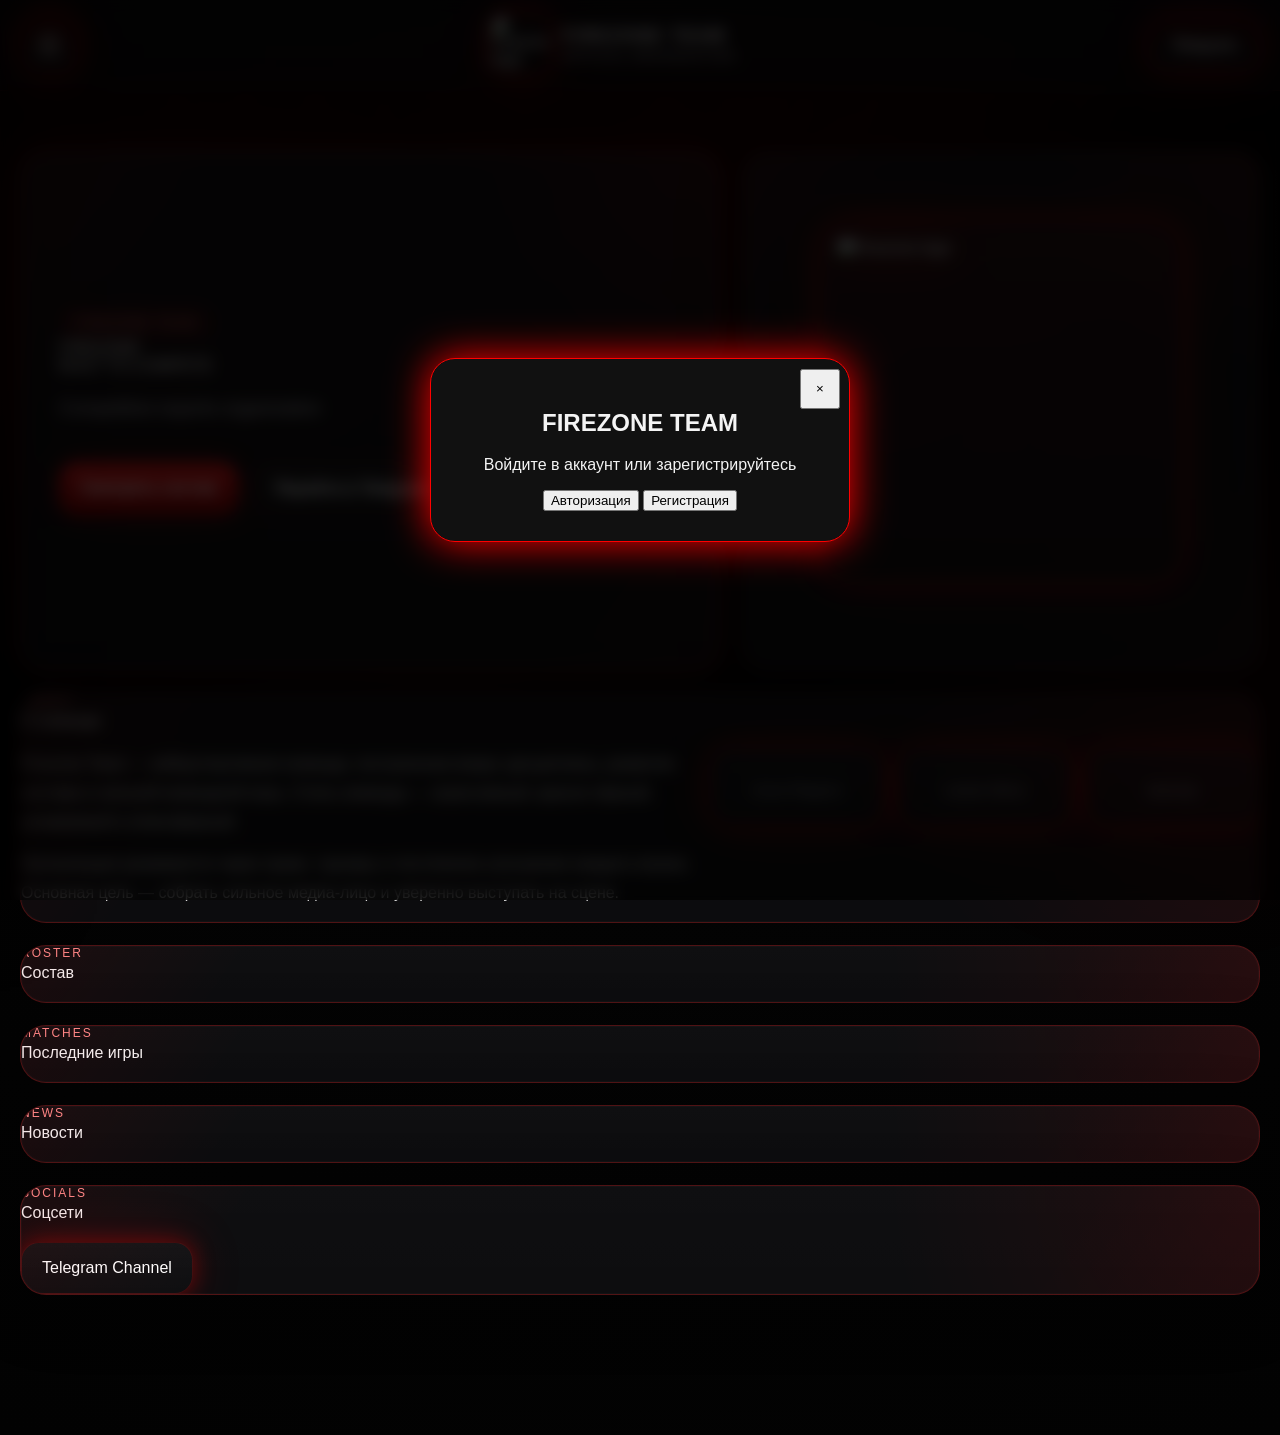
==== commit da1b720e: "Add files via upload" ====
--- a/index.html
+++ b/index.html
@@ -1,40 +1,124 @@
 
-<!doctype html>
+<!DOCTYPE html>
 <html lang="ru">
 <head>
-<meta charset="UTF-8">
-<title>Firezone Account</title>
-<link rel="stylesheet" href="auth.css">
+  <meta charset="UTF-8">
+  <meta name="viewport" content="width=device-width,initial-scale=.0">
+  <title>Firezone Team</title>
+  <link rel="stylesheet" href="style.css">
 </head>
 <body>
-<div class="fire-bg"></div>
+  <div class="ambient ambient-a"></div>
+  <div class="ambient ambient-b"></div>
+  <div class="dust-layer dust-"></div>
+  <div class="dust-layer dust-"></div>
+  <div class="eye-glow eye-left"></div>
+  <div class="eye-glow eye-right"></div>
 
-<div class="auth-box">
-<img src="../assets/logo.jpg" class="logo">
-<h1>FIREZONE TEAM</h1>
-<p class="sub">ACCOUNT SYSTEM</p>
+  <div class="bg-logo bg-logo-a"></div>
+  <div class="bg-logo bg-logo-b"></div>
 
-<div class="tabs">
-<button onclick="show('login')">Войти</button>
-<button onclick="show('register')">Регистрация</button>
-</div>
+  <div class="overlay" id="overlay"></div>
 
-<div id="login">
-<input id="loginUser" placeholder="Логин">
-<input id="loginPass" type="password" placeholder="Пароль">
-<button class="main" onclick="login()">Войти</button>
-</div>
+  <header class="topbar">
+    <button class="burger" id="burgerBtn" aria-label="menu">
+      <span></span><span></span><span></span>
+    </button>
+    <div class="brand-wrap">
+      <img src="assets/logo.jpg" alt="Firezone logo" class="brand-logo" id="secretLogo">
+      <div class="brand-text">
+        <div class="brand-name">FIREZONE TEAM</div>
+        <div class="brand-sub">Official Organization</div>
+      </div>
+    </div>
+    <a class="top-link" href="https://t.me/Firezone_Team" target="_blank" rel="noopener">Telegram</a>
+  </header>
 
-<div id="register" hidden>
-<input id="regUser" placeholder="Логин">
-<input id="regPass" type="password" placeholder="Пароль">
-<input id="regNick" placeholder="Ник команды">
-<button class="main" onclick="register()">Создать аккаунт</button>
-</div>
+  <aside class="side-menu" id="sideMenu">
+    <div class="menu-head">FIREZONE NAVIGATION</div>
+    <a href="#hero" class="nav-link">Главная</a>
+    <a href="#about" class="nav-link">О команде</a>
+    <a href="#roster" class="nav-link">Состав</a>
+    <a href="#matches" class="nav-link">Матчи</a>
+    <a href="#news" class="nav-link">Новости</a>
+    <a href="#socials" class="nav-link">Соцсети</a>
+  </aside>
 
-<p id="msg"></p>
-</div>
+  <main>
+    <section class="hero section" id="hero">
+      <div class="hero-grid">
+        <div class="hero-copy panel highlighted">
+          <div class="tiny-label">FIREZONE TEAM</div>
+          <h>FIREZONE</h>
+          <h>BUILT TO COMPETE</h>
+          <p id="heroSubtitle">Competitive esports organization</p>
+          <div class="hero-actions">
+            <a href="#roster" class="action-btn action-primary">Смотреть состав</a>
+            <a href="https://t.me/Firezone_Team" target="_blank" rel="noopener" class="action-btn action-secondary">Перейти в Telegram</a>
+          </div>
+        </div>
+        <div class="hero-emblem panel">
+          <div class="hero-logo-shell">
+            <img src="assets/logo.jpg" alt="Firezone logo">
+          </div>
+          <div class="hero-note"></div>
+        </div>
+      </div>
+    </section>
 
-<script src="auth.js"></script>
+    <section class="section panel" id="about">
+      <div class="section-title-wrap">
+        <div class="section-kicker">ABOUT</div>
+        <h>О команде</h>
+      </div>
+      <div class="about-grid">
+        <div class="about-text">
+          <p>Firezone Team — киберспортивная команда, построенная вокруг дисциплины, развития состава и сильной командной игры. Стиль команды — агрессивный, красно-чёрный, узнаваемый и атмосферный.</p>
+          <p>Организация развивается через праки, турниры и постоянное улучшение каждого игрока. Основная цель — собрать сильное медиа-лицо и уверенно выступать на сцене.</p>
+        </div>
+        <div class="stat-grid">
+          <div class="stat-card"><span></span><small>Core Players</small></div>
+          <div class="stat-card"><span></span><small>Latest Wins</small></div>
+          <div class="stat-card"><span></span><small>Identity</small></div>
+        </div>
+      </div>
+    </section>
+
+    <section class="section panel" id="roster">
+      <div class="section-title-wrap">
+        <div class="section-kicker">ROSTER</div>
+        <h>Состав</h>
+      </div>
+      <div id="playersGrid" class="cards-grid"></div>
+    </section>
+
+    <section class="section panel" id="matches">
+      <div class="section-title-wrap">
+        <div class="section-kicker">MATCHES</div>
+        <h>Последние игры</h>
+      </div>
+      <div id="matchesGrid" class="cards-grid matches-grid"></div>
+    </section>
+
+    <section class="section panel" id="news">
+      <div class="section-title-wrap">
+        <div class="section-kicker">NEWS</div>
+        <h>Новости</h>
+      </div>
+      <div id="newsGrid" class="cards-grid"></div>
+    </section>
+
+    <section class="section panel socials-panel" id="socials">
+      <div class="section-title-wrap">
+        <div class="section-kicker">SOCIALS</div>
+        <h>Соцсети</h>
+      </div>
+      <div class="socials-row">
+        <a class="social-btn" href="https://t.me/Firezone_Team" target="_blank" rel="noopener">Telegram Channel</a>
+      </div>
+    </section>
+  </main>
+
+  <script src="script.js"></script>
 </body>
 </html>
--- a/style.css
+++ b/style.css
@@ -0,0 +1,691 @@
+
+:root{
+  --bg:#030303;
+  --bg-soft:#0b0b0c;
+  --panel:rgba(13,13,15,.82);
+  --panel-2:rgba(19,19,22,.9);
+  --line:rgba(255,35,35,.28);
+  --line-strong:rgba(255,45,45,.55);
+  --accent:#e21a1a;
+  --accent-2:#ff4040;
+  --text:#f4f4f4;
+  --muted:#b9b9c1;
+  --glow:0 0 22px rgba(255,0,0,.35), 0 0 55px rgba(255,0,0,.16);
+  --radius:26px;
+}
+
+*{box-sizing:border-box}
+html{scroll-behavior:smooth}
+body{
+  margin:0;
+  color:var(--text);
+  font-family:Arial,Helvetica,sans-serif;
+  background:radial-gradient(circle at top, #190202 0%, #050505 35%, #020202 100%);
+  min-height:100vh;
+  overflow-x:hidden;
+}
+
+body::before{
+  content:"";
+  position:fixed;
+  inset:0;
+  background:
+    linear-gradient(145deg, rgba(255,0,0,.03), transparent 35%, transparent 65%, rgba(255,0,0,.02)),
+    repeating-linear-gradient(90deg, rgba(255,255,255,.01), rgba(255,255,255,.01) 1px, transparent 1px, transparent 90px);
+  pointer-events:none;
+  z-index:-20;
+}
+
+.ambient{
+  position:fixed;
+  border-radius:50%;
+  filter:blur(120px);
+  pointer-events:none;
+  opacity:.19;
+  z-index:-19;
+}
+.ambient-a{
+  width:420px;height:420px;
+  left:-80px;top:120px;
+  background:radial-gradient(circle, rgba(255,0,0,.95), rgba(255,0,0,0));
+  animation:floatGlowA 12s ease-in-out infinite alternate;
+}
+.ambient-b{
+  width:360px;height:360px;
+  right:-70px;bottom:80px;
+  background:radial-gradient(circle, rgba(255,25,25,.7), rgba(255,0,0,0));
+  animation:floatGlowB 16s ease-in-out infinite alternate;
+}
+
+@keyframes floatGlowA{
+  0%{transform:translate3d(0,0,0) scale(1)}
+  100%{transform:translate3d(70px,-40px,0) scale(1.2)}
+}
+@keyframes floatGlowB{
+  0%{transform:translate3d(0,0,0) scale(1)}
+  100%{transform:translate3d(-70px,30px,0) scale(1.18)}
+}
+
+.dust-layer{
+  position:fixed;
+  inset:0;
+  pointer-events:none;
+  z-index:-18;
+  opacity:.32;
+  background-image:
+    radial-gradient(circle, rgba(255,35,35,.55) 0 1px, transparent 1.7px),
+    radial-gradient(circle, rgba(255,70,70,.28) 0 1px, transparent 1.5px),
+    linear-gradient(130deg, transparent 25%, rgba(255,0,0,.06) 50%, transparent 75%);
+  background-size:70px 70px, 120px 120px, 100% 100%;
+}
+.dust-1{animation:dustMoveA 16s linear infinite}
+.dust-2{animation:dustMoveB 28s linear infinite;opacity:.18;filter:blur(.5px)}
+@keyframes dustMoveA{
+  from{transform:translateY(-40px)}
+  to{transform:translateY(420px)}
+}
+@keyframes dustMoveB{
+  from{transform:translate(-30px,-80px)}
+  to{transform:translate(45px,420px)}
+}
+
+.eye-glow{
+  position:fixed;
+  top:18vh;
+  width:120px;
+  height:36px;
+  border-radius:100px;
+  pointer-events:none;
+  background:
+    radial-gradient(ellipse at center, rgba(255,60,60,.85), rgba(255,0,0,.22) 45%, rgba(255,0,0,0));
+  filter:blur(4px);
+  z-index:-14;
+  opacity:0;
+  animation:eyesBlink 13s ease-in-out infinite;
+}
+.eye-left{right:14vw;transform:rotate(-8deg)}
+.eye-right{right:8vw;transform:rotate(10deg);animation-delay:2.6s}
+@keyframes eyesBlink{
+  0%,64%,100%{opacity:0;transform:scaleX(.4) scaleY(.1)}
+  67%,70%{opacity:.55;transform:scaleX(1) scaleY(1)}
+  73%{opacity:.22;transform:scaleX(.8) scaleY(.4)}
+}
+
+.bg-logo{
+  position:fixed;
+  width:300px;
+  height:300px;
+  pointer-events:none;
+  opacity:0;
+  z-index:-15;
+  background-image:url("assets/logo.jpg");
+  background-size:cover;
+  background-position:center;
+  mix-blend-mode:screen;
+  filter:grayscale(.2) saturate(1.1) brightness(.85) contrast(1.2) blur(.1px) drop-shadow(0 0 26px rgba(255,0,0,.35));
+  border-radius:30px;
+  transform-style:preserve-3d;
+}
+.bg-logo::after{
+  content:"";
+  position:absolute;
+  inset:-12px;
+  border:1px solid rgba(255,0,0,.12);
+  border-radius:34px;
+}
+.bg-logo-a{
+  left:5vw;
+  top:50vh;
+  animation:bgLogoSpinA 20s ease-in-out infinite;
+}
+.bg-logo-b{
+  right:8vw;
+  top:52vh;
+  animation:bgLogoSpinB 24s ease-in-out infinite;
+}
+@keyframes bgLogoSpinA{
+  0%,14%,100%{opacity:0;transform:perspective(1100px) rotateY(-90deg) rotateX(15deg) scale(.55)}
+  20%{opacity:.08}
+  28%,40%{opacity:.16;transform:perspective(1100px) rotateY(0deg) rotateX(8deg) scale(.85)}
+  54%{opacity:.09;transform:perspective(1100px) rotateY(55deg) rotateX(-8deg) scale(.78)}
+  66%{opacity:0;transform:perspective(1100px) rotateY(90deg) rotateX(18deg) scale(.55)}
+}
+@keyframes bgLogoSpinB{
+  0%,18%,100%{opacity:0;transform:perspective(1200px) rotateY(90deg) rotateX(-15deg) scale(.55)}
+  24%{opacity:.07}
+  32%,46%{opacity:.13;transform:perspective(1200px) rotateY(0deg) rotateX(-8deg) scale(.75)}
+  57%{opacity:.09;transform:perspective(1200px) rotateY(-60deg) rotateX(8deg) scale(.7)}
+  68%{opacity:0;transform:perspective(1200px) rotateY(-90deg) rotateX(-18deg) scale(.55)}
+}
+
+.overlay{
+  position:fixed;
+  inset:0;
+  background:rgba(0,0,0,.55);
+  backdrop-filter:blur(4px);
+  opacity:0;
+  pointer-events:none;
+  transition:.35s ease;
+  z-index:20;
+}
+.overlay.active{opacity:1;pointer-events:auto}
+
+.topbar{
+  position:sticky;
+  top:0;
+  z-index:30;
+  display:flex;
+  align-items:center;
+  justify-content:space-between;
+  gap:18px;
+  padding:16px 22px;
+  border-bottom:1px solid rgba(255,0,0,.14);
+  background:linear-gradient(180deg, rgba(10,10,12,.88), rgba(10,10,12,.65));
+  backdrop-filter:blur(12px);
+  box-shadow:0 10px 30px rgba(0,0,0,.22);
+}
+.brand-wrap{
+  display:flex;
+  align-items:center;
+  gap:14px;
+}
+.brand-logo{
+  width:58px;height:58px;
+  object-fit:cover;
+  border-radius:16px;
+  box-shadow:var(--glow);
+  border:1px solid rgba(255,60,60,.35);
+  cursor:pointer;
+  transition:transform .25s ease, box-shadow .25s ease;
+}
+.brand-logo:hover{transform:translateY(-2px) scale(1.02)}
+.brand-text{display:flex;flex-direction:column;gap:4px}
+.brand-name{
+  font-weight:800;
+  letter-spacing:2.5px;
+  color:#fff;
+}
+.brand-sub{
+  font-size:12px;
+  letter-spacing:1.2px;
+  text-transform:uppercase;
+  color:var(--muted);
+}
+
+.burger{
+  width:54px;height:54px;
+  border-radius:16px;
+  border:1px solid rgba(255,0,0,.35);
+  background:linear-gradient(180deg, rgba(54,0,0,.65), rgba(16,16,18,.95));
+  box-shadow:var(--glow);
+  display:flex;
+  flex-direction:column;
+  justify-content:center;
+  align-items:center;
+  gap:6px;
+  cursor:pointer;
+  transition:transform .25s ease, box-shadow .25s ease;
+}
+.burger:hover{transform:translateY(-2px) scale(1.02)}
+.burger span{
+  display:block;
+  width:22px;height:2px;
+  background:#f5f5f5;
+  border-radius:10px;
+}
+
+.top-link{
+  text-decoration:none;
+  color:#fff;
+  padding:14px 20px;
+  border-radius:16px;
+  border:1px solid rgba(255,0,0,.3);
+  background:linear-gradient(180deg, rgba(48,0,0,.45), rgba(17,17,20,.9));
+  box-shadow:var(--glow);
+  transition:transform .25s ease, filter .25s ease;
+}
+.top-link:hover{transform:translateY(-2px);filter:brightness(1.08)}
+
+.side-menu{
+  position:fixed;
+  top:0;left:-340px;
+  width:320px;
+  height:100vh;
+  z-index:31;
+  padding:24px 20px 40px;
+  background:linear-gradient(180deg, rgba(10,10,12,.98), rgba(7,7,8,.98));
+  border-right:1px solid rgba(255,0,0,.18);
+  box-shadow:30px 0 80px rgba(0,0,0,.4);
+  transition:left .38s ease;
+}
+.side-menu.open{left:0}
+.menu-head{
+  padding:20px 14px 24px;
+  font-size:13px;
+  letter-spacing:2px;
+  color:var(--muted);
+  text-transform:uppercase;
+}
+.nav-link{
+  display:block;
+  text-decoration:none;
+  color:#fff;
+  margin:8px 0;
+  padding:16px 16px;
+  border-radius:18px;
+  border:1px solid transparent;
+  background:linear-gradient(180deg, rgba(255,255,255,.02), rgba(255,255,255,.01));
+  transition:.22s ease;
+}
+.nav-link:hover{
+  border-color:rgba(255,0,0,.35);
+  box-shadow:var(--glow);
+  transform:translateX(4px);
+}
+
+main{padding:20px 18px 60px}
+.section{
+  width:min(1240px, 100%);
+  margin:22px auto;
+}
+.panel{
+  position:relative;
+  border:1px solid var(--line);
+  background:
+    linear-gradient(180deg, rgba(255,255,255,.02), rgba(255,255,255,.01)),
+    var(--panel);
+  border-radius:var(--radius);
+  box-shadow:
+    0 14px 60px rgba(0,0,0,.34),
+    0 0 0 1px rgba(255,255,255,.02) inset;
+  overflow:hidden;
+}
+.panel::before{
+  content:"";
+  position:absolute;
+  inset:0;
+  background:
+    linear-gradient(125deg, rgba(255,0,0,.06), transparent 18%, transparent 82%, rgba(255,0,0,.03)),
+    radial-gradient(circle at top right, rgba(255,0,0,.08), transparent 30%);
+  pointer-events:none;
+}
+.highlighted{
+  border-color:var(--line-strong);
+  box-shadow:
+    0 16px 70px rgba(0,0,0,.36),
+    0 0 35px rgba(255,0,0,.12);
+}
+
+.hero{
+  padding-top:18px;
+}
+.hero-grid{
+  display:grid;
+  grid-template-columns:1.15fr .85fr;
+  gap:22px;
+}
+.hero-copy{
+  padding:40px 38px;
+  min-height:520px;
+  display:flex;
+  flex-direction:column;
+  justify-content:center;
+}
+.hero-copy h1{
+  margin:8px 0 6px;
+  font-size:clamp(56px,9vw,112px);
+  line-height:.96;
+  letter-spacing:5px;
+  color:#fff;
+  text-shadow:0 0 30px rgba(255,0,0,.28);
+}
+.hero-copy h2{
+  margin:0 0 12px;
+  font-size:clamp(20px,3vw,34px);
+  letter-spacing:4px;
+  color:#ff4747;
+}
+.hero-copy p{
+  color:var(--muted);
+  font-size:18px;
+  line-height:1.7;
+  max-width:690px;
+}
+.tiny-label{
+  display:inline-flex;
+  width:max-content;
+  padding:8px 14px;
+  border-radius:999px;
+  background:rgba(255,0,0,.08);
+  border:1px solid rgba(255,0,0,.16);
+  font-size:12px;
+  letter-spacing:2px;
+  text-transform:uppercase;
+  color:#ff8787;
+}
+
+.hero-actions{
+  display:flex;
+  gap:14px;
+  flex-wrap:wrap;
+  margin-top:22px;
+}
+.action-btn{
+  text-decoration:none;
+  color:#fff;
+  padding:16px 22px;
+  border-radius:18px;
+  font-weight:700;
+  transition:.22s ease;
+}
+.action-primary{
+  background:linear-gradient(180deg, rgba(230,25,25,.94), rgba(120,0,0,.96));
+  box-shadow:0 0 0 1px rgba(255,255,255,.04) inset, 0 0 26px rgba(255,0,0,.28);
+}
+.action-primary:hover{
+  transform:translateY(-2px);
+  box-shadow:0 0 0 1px rgba(255,255,255,.06) inset, 0 0 44px rgba(255,0,0,.38);
+}
+.action-secondary{
+  border:1px solid rgba(255,0,0,.26);
+  background:linear-gradient(180deg, rgba(255,255,255,.03), rgba(255,255,255,.01));
+}
+.action-secondary:hover{
+  transform:translateY(-2px);
+  box-shadow:var(--glow);
+}
+
+.hero-emblem{
+  padding:24px;
+  min-height:520px;
+  display:flex;
+  flex-direction:column;
+  justify-content:center;
+  align-items:center;
+}
+.hero-logo-shell{
+  position:relative;
+  width:min(360px, 100%);
+  aspect-ratio:1/1;
+  border-radius:32px;
+  padding:16px;
+  background:linear-gradient(180deg, rgba(255,35,35,.07), rgba(255,35,35,.02));
+  border:1px solid rgba(255,0,0,.18);
+  box-shadow:var(--glow);
+}
+.hero-logo-shell::before{
+  content:"";
+  position:absolute;
+  inset:-1px;
+  border-radius:inherit;
+  border:1px solid rgba(255,255,255,.03);
+}
+.hero-logo-shell img{
+  width:100%;
+  height:100%;
+  object-fit:cover;
+  border-radius:24px;
+  box-shadow:0 0 38px rgba(255,0,0,.24);
+}
+.hero-note{
+  margin-top:18px;
+  max-width:360px;
+  text-align:center;
+  color:var(--muted);
+  line-height:1.6;
+  font-size:14px;
+}
+
+.section-title-wrap{
+  margin-bottom:20px;
+}
+.section-kicker{
+  font-size:12px;
+  color:#ff8b8b;
+  letter-spacing:2px;
+  margin-bottom:4px;
+}
+h3{
+  margin:0;
+  font-size:34px;
+}
+
+.about-grid{
+  display:grid;
+  grid-template-columns:1.1fr .9fr;
+  gap:20px;
+}
+.about-text p{
+  margin:0 0 14px;
+  color:#dadada;
+  line-height:1.8;
+}
+.stat-grid{
+  display:grid;
+  grid-template-columns:repeat(3,1fr);
+  gap:14px;
+  align-self:start;
+}
+.stat-card{
+  padding:24px 16px;
+  border-radius:20px;
+  background:linear-gradient(180deg, rgba(255,255,255,.03), rgba(255,255,255,.01));
+  border:1px solid rgba(255,0,0,.16);
+  text-align:center;
+  box-shadow:var(--glow);
+}
+.stat-card span{
+  display:block;
+  font-size:38px;
+  font-weight:800;
+  color:#fff;
+  margin-bottom:6px;
+}
+.stat-card small{
+  color:var(--muted);
+  letter-spacing:1px;
+}
+
+.cards-grid{
+  display:grid;
+  grid-template-columns:repeat(3,minmax(0,1fr));
+  gap:18px;
+}
+.player-card,
+.match-card,
+.news-card{
+  position:relative;
+  padding:18px;
+  border-radius:22px;
+  background:
+    linear-gradient(180deg, rgba(255,255,255,.03), rgba(255,255,255,.015)),
+    var(--panel-2);
+  border:1px solid rgba(255,0,0,.16);
+  overflow:hidden;
+  transition:transform .22s ease, box-shadow .22s ease, border-color .22s ease;
+}
+.player-card:hover,
+.match-card:hover,
+.news-card:hover{
+  transform:translateY(-4px);
+  border-color:rgba(255,0,0,.32);
+  box-shadow:0 18px 45px rgba(0,0,0,.3), 0 0 35px rgba(255,0,0,.12);
+}
+.player-card::before,
+.match-card::before,
+.news-card::before{
+  content:"";
+  position:absolute;
+  inset:0;
+  background:linear-gradient(140deg, rgba(255,0,0,.06), transparent 18%, transparent 82%, rgba(255,0,0,.03));
+  pointer-events:none;
+}
+
+.player-visual{
+  display:flex;
+  align-items:center;
+  gap:14px;
+  margin-bottom:14px;
+}
+.avatar{
+  width:78px;
+  height:78px;
+  border-radius:18px;
+  object-fit:cover;
+  border:1px solid rgba(255,0,0,.22);
+  background:linear-gradient(180deg, rgba(255,25,25,.18), rgba(0,0,0,.85));
+  box-shadow:var(--glow);
+}
+.avatar-placeholder{
+  display:flex;
+  align-items:center;
+  justify-content:center;
+  font-weight:800;
+  letter-spacing:1px;
+  color:#fff;
+}
+.player-name{
+  font-size:24px;
+  font-weight:800;
+  letter-spacing:1.4px;
+}
+.player-role{
+  color:#ff7b7b;
+  letter-spacing:1.5px;
+  font-size:12px;
+  text-transform:uppercase;
+  margin-top:4px;
+}
+.player-meta{
+  display:flex;
+  gap:12px;
+  flex-wrap:wrap;
+  margin:12px 0;
+}
+.meta-pill{
+  padding:8px 12px;
+  border-radius:999px;
+  background:rgba(255,0,0,.08);
+  border:1px solid rgba(255,0,0,.16);
+  color:#ffd6d6;
+  font-size:13px;
+}
+.player-history{
+  color:#cbcbcf;
+  line-height:1.7;
+  font-size:14px;
+}
+
+.match-card{
+  min-height:180px;
+  display:flex;
+  flex-direction:column;
+  justify-content:space-between;
+}
+.match-top{
+  display:flex;
+  justify-content:space-between;
+  align-items:flex-start;
+  gap:14px;
+}
+.match-title{
+  font-size:22px;
+  font-weight:800;
+}
+.match-score{
+  font-size:36px;
+  font-weight:900;
+  color:#fff;
+  text-shadow:0 0 18px rgba(255,0,0,.22);
+}
+.match-result{
+  display:inline-flex;
+  padding:8px 14px;
+  border-radius:999px;
+  background:rgba(255,0,0,.08);
+  border:1px solid rgba(255,0,0,.16);
+  color:#ff7c7c;
+  width:max-content;
+}
+.match-event{
+  color:var(--muted);
+  font-size:14px;
+}
+
+.news-card h4{
+  margin:0 0 10px;
+  font-size:21px;
+}
+.news-card p{
+  margin:0;
+  color:#d0d0d5;
+  line-height:1.7;
+}
+
+.socials-panel{
+  margin-bottom:80px;
+}
+.socials-row{
+  display:flex;
+  flex-wrap:wrap;
+  gap:16px;
+}
+.social-btn{
+  text-decoration:none;
+  color:#fff;
+  padding:16px 20px;
+  border-radius:18px;
+  border:1px solid rgba(255,0,0,.2);
+  background:linear-gradient(180deg, rgba(255,255,255,.03), rgba(255,255,255,.01));
+  box-shadow:var(--glow);
+  transition:.22s ease;
+}
+.social-btn:hover{
+  transform:translateY(-2px);
+  box-shadow:0 0 35px rgba(255,0,0,.22);
+}
+
+@media (max-width: 980px){
+  .hero-grid,
+  .about-grid,
+  .cards-grid{
+    grid-template-columns:1fr;
+  }
+  .hero-copy,
+  .hero-emblem{min-height:auto}
+  .stat-grid{
+    grid-template-columns:repeat(3,1fr);
+  }
+}
+@media (max-width: 720px){
+  .top-link{display:none}
+  .topbar{padding:14px 14px}
+  .brand-name{font-size:14px}
+  .brand-sub{font-size:11px}
+  .brand-logo{width:52px;height:52px}
+  .burger{width:50px;height:50px}
+  h3{font-size:28px}
+  .hero-copy{padding:30px 22px}
+  .panel{border-radius:22px}
+  .section{margin:16px auto}
+  main{padding:12px}
+  .stat-grid{
+    grid-template-columns:1fr;
+  }
+}
+
+
+.auth-popup{
+ position:fixed;inset:0;background:rgba(0,0,0,.75);
+ display:flex;align-items:center;justify-content:center;z-index:9999;
+ backdrop-filter:blur(8px)
+}
+.auth-window{
+ width:min(420px,90%);
+ padding:30px;background:#111;border:1px solid red;
+ border-radius:25px;box-shadow:0 0 40px red;text-align:center
+}
+.auth-close{
+ position:absolute;margin-left:160px;margin-top:-20px;
+ width:40px;height:40px
+}
